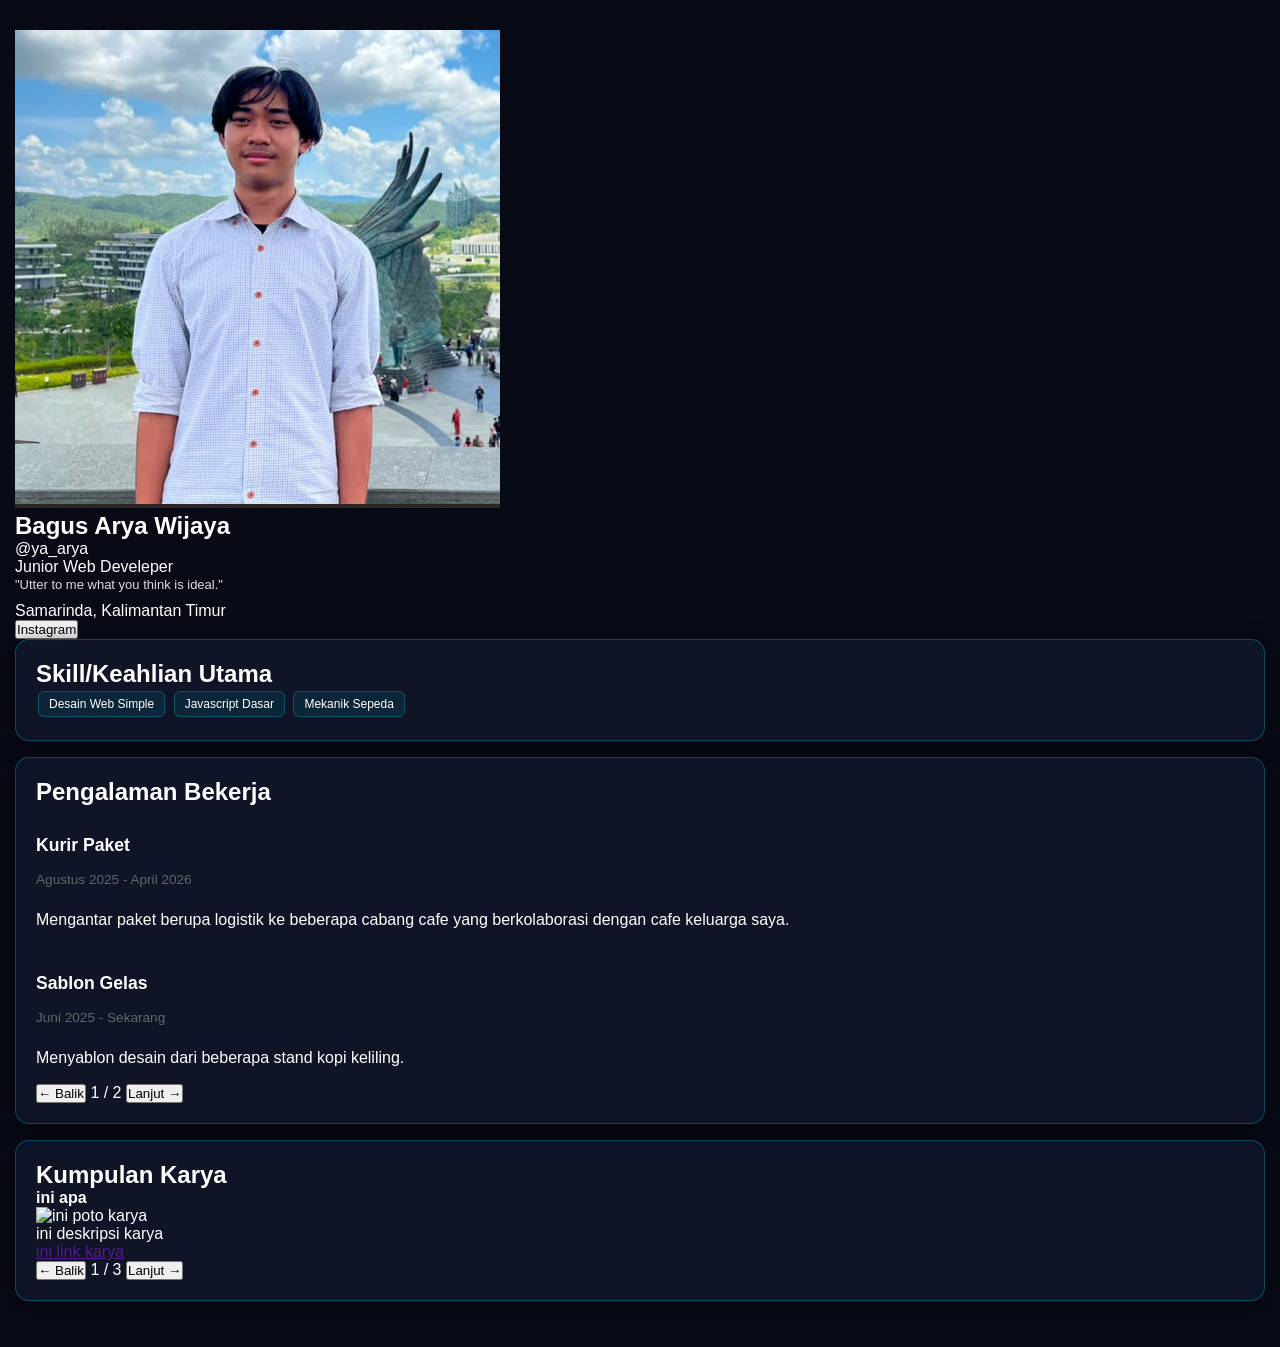
==== index.html @ 4be9b684 "update 2" ====
<!DOCTYPE html>
<html lang="en">
<head>
    <meta charset="UTF-8">
    <meta name="viewport" content="width=device-width, initial-scale=1.0">
    <title>Portofolio</title>
    <link rel="stylesheet" href="style.css">
</head>
<body>
    
    <!-- HEADER PROFIL -->
    <div class="headermain">
        <img src="inipoto.jpg" alt="ini poto">
        <h2 id="nama">Bagus Arya Wijaya</h2>
        <p class="dusername">@ya_arya</p>
        <span class="mastery">Junior Web Develeper</span>
        <p class="bio">"Utter to me what you think is ideal."</p>
        <p class="serlok">Samarinda, Kalimantan Timur</p>
        <a href="https://instagram.com/arya.vrxx/">
            <button id="sosmed">Instagram</button>
        </a>
    </div>

    <!-- SKILL / KEAHLIAN -->
    <div class="card">
        <h2>Skill/Keahlian Utama</h2>
        <div class="minitag">
            <span class="tag">Desain Web Simple</span>
            <span class="tag">Javascript Dasar</span>
            <span class="tag">Mekanik Sepeda</span>
        </div>
    </div>

    <!-- SLIDER 1: PENGALAMAN & PENDIDIKAN -->
    <div class="card">
        <div class="caralur">
            <!-- Slide 1: Pengalaman -->
            <div id="pengalaman" class="aluract">
                <h2>Pengalaman Bekerja</h2>
                <div class="alur">
                    <h4>Kurir Paket</h4>
                    <span class="tahun">Agustus 2025 - April 2026</span>
                    <p>Mengantar paket berupa logistik ke beberapa cabang cafe yang berkolaborasi dengan cafe keluarga saya.</p>
                    
                    <h4>Sablon Gelas</h4>
                    <span class="tahun">Juni 2025 - Sekarang</span>
                    <p>Menyablon desain dari beberapa stand kopi keliling.</p>
                </div>
            </div>

            <!-- Slide 2: Pendidikan -->
            <div id="pendidikan" class="alurnonact">
                <h2>Riwayat Pendidikan</h2>
                <div class="alur">
                    <h4>TK Al-Azhar 5</h4>
                    <span class="tahun">Juni 2014 - Juni 2015</span>
                    
                    <h4>SD Negeri 002 Sungai Pinang</h4>
                    <span class="tahun">Juni 2016 - Mei 2022</span>
                    
                    <h4>SMP Aminah Syukur Samarinda</h4>
                    <span class="tahun">Juni 2022 - Mei 2025</span>
                    
                    <h4>SMKS TI Airlangga Samarinda</h4>
                    <span class="tahun">Juni 2025 - Sekarang</span>
                </div>
            </div>
        </div>

        <!-- Navigasi Pengalaman & Pendidikan -->
        <div class="navcarousel">
            <button id="exp-balik" class="carnav">← Balik</button>
            <span id="exp-nomor" class="info">1 / 2</span>
            <button id="exp-lanjut" class="carnav">Lanjut →</button>
        </div>
    </div>
    
    <!-- SLIDER 2: KUMPULAN KARYA -->
    <div class="card">
        <h2>Kumpulan Karya</h2>

        <div class="carousel">
            <!-- Karya 1 -->
            <div id="karya1" class="listkarya">
                <div class="infokarya">
                    <h4>ini apa</h4>
                    <img src="" alt="ini poto karya">
                    <p>ini deskripsi karya</p>
                    <a href="">ini link karya</a>
                </div>
            </div>

            <!-- Karya 2 -->
            <div id="karya2" class="listkarya">
                <div class="infokarya">
                    <h4>ini apa</h4>
                    <img src="" alt="ini poto karya">
                    <p>ini deskripsi karya</p>
                    <a href="">ini link karya</a>
                </div>
            </div>

            <!-- Karya 3 -->
            <div id="karya3" class="listkarya">
                <div class="infokarya">
                    <h4>ini apa</h4>
                    <img src="" alt="ini poto karya">
                    <p>ini deskripsi karya</p>
                    <a href="">ini link karya</a>
                </div>
            </div>
        </div>

        <!-- Navigasi Kumpulan Karya -->
        <div class="navcarousel">
            <button id="lanjut" class="carnav">← Balik</button>
            <span id="nomor" class="info">1 / 3</span>
            <button id="balik" class="carnav">Lanjut →</button>
        </div>
    </div>

    <script src="script.js"></script>

</body>
</html>
---- style.css ----
:root {
  --bg-dark: #080a16;
  --card-bg: rgba(18, 24, 46, 0.75);
  --cyan-glow: #00f0ff;
  --purple-glow: #9d4edd;
  --text: #ffffff;
  --text-muted: #a0aec0;
}

* {
  margin: 0;
  padding: 0;
  box-sizing: border-box;
  font-family: Arial, sans-serif;
}

body {
  background-color: var(--bg-dark);
  color: var(--text);
  padding: 30px 15px;
}

.container {
  max-width: 480px;
  margin: 0 auto;
}

/* Card Glassmorphism */
.card {
  background: var(--card-bg);
  border: 1px solid rgba(0, 240, 255, 0.25);
  border-radius: 14px;
  padding: 20px;
  margin-bottom: 16px;
  box-shadow: 0 4px 20px rgba(0, 0, 0, 0.5);
  backdrop-filter: blur(10px);
}

.header-card {
  text-align: center;
}

.avatar {
  width: 85px;
  height: 85px;
  border-radius: 50%;
  border: 2px solid var(--cyan-glow);
  box-shadow: 0 0 15px var(--cyan-glow);
  margin-bottom: 12px;
  object-fit: cover;
}

.username {
  color: var(--cyan-glow);
  font-size: 13px;
  margin-bottom: 8px;
}

.keahlian-badge {
  display: inline-block;
  background: rgba(157, 78, 221, 0.2);
  color: #d8b4fe;
  padding: 4px 12px;
  border-radius: 15px;
  font-size: 12px;
  border: 1px solid rgba(157, 78, 221, 0.4);
  margin-bottom: 10px;
}

.bio {
  color: #dddddd;
  font-size: 13px;
  line-height: 1.4;
  margin-bottom: 8px;
}

.lokasi {
  color: var(--text-muted);
  font-size: 12px;
  margin-bottom: 15px;
}

.btn-like {
  background: transparent;
  border: 1px solid var(--cyan-glow);
  color: var(--cyan-glow);
  padding: 8px 18px;
  border-radius: 20px;
  cursor: pointer;
  font-weight: bold;
  transition: 0.3s;
}

.btn-like:hover {
  background: var(--cyan-glow);
  color: var(--bg-dark);
  box-shadow: 0 0 15px var(--cyan-glow);
}

h3 {
  color: var(--cyan-glow);
  font-size: 15px;
  margin-bottom: 12px;
}

/* Skill Tags */
.tag {
  display: inline-block;
  background: rgba(0, 240, 255, 0.08);
  border: 1px solid rgba(0, 240, 255, 0.25);
  color: #fff;
  padding: 5px 10px;
  border-radius: 6px;
  font-size: 12px;
  margin: 3px 2px;
}

/* Tab Pengalaman & Pendidikan */
.tab-header {
  display: flex;
  gap: 10px;
  border-bottom: 1px solid rgba(0, 240, 255, 0.2);
  padding-bottom: 10px;
  margin-bottom: 15px;
}

.btn-tab {
  background: none;
  border: none;
  color: #888888;
  font-size: 13px;
  font-weight: bold;
  cursor: pointer;
  padding: 4px 8px;
}

.btn-tab.active {
  color: var(--cyan-glow);
  border-bottom: 2px solid var(--cyan-glow);
}

.slide-timeline {
  display: none;
}

.slide-timeline.active {
  display: block;
}

.item-timeline {
  border-left: 2px solid var(--purple-glow);
  padding-left: 12px;
  margin-bottom: 14px;
}

.item-timeline:last-child {
  margin-bottom: 0;
}

.item-timeline h4 {
  font-size: 13px;
  color: #ffffff;
}

.item-timeline .tahun {
  font-size: 11px;
  color: var(--cyan-glow);
  display: block;
  margin: 2px 0 4px;
}

.item-timeline p {
  font-size: 12px;
  color: var(--text-muted);
  line-height: 1.3;
}

/* Carousel Karya */
.carousel-wrapper {
  margin-bottom: 12px;
}

.slide-karya {
  display: none;
  background: rgba(255, 255, 255, 0.03);
  border-left: 3px solid var(--purple-glow);
  padding: 14px;
  border-radius: 0 8px 8px 0;
}

.slide-karya.active {
  display: block;
}

.karya-content h4 {
  font-size: 14px;
  margin-bottom: 4px;
}

.karya-content p {
  font-size: 12px;
  color: var(--text-muted);
  margin-bottom: 10px;
}

.btn-link {
  display: inline-block;
  background: transparent;
  color: var(--cyan-glow);
  border: 1px solid var(--cyan-glow);
  padding: 5px 12px;
  border-radius: 6px;
  text-decoration: none;
  font-size: 11px;
  font-weight: bold;
}

.btn-link:hover {
  background: var(--cyan-glow);
  color: var(--bg-dark);
}

.carousel-nav {
  display: flex;
  justify-content: space-between;
  align-items: center;
}

.btn-nav {
  background: transparent;
  border: 1px solid var(--cyan-glow);
  color: var(--cyan-glow);
  padding: 4px 12px;
  border-radius: 6px;
  cursor: pointer;
  font-size: 12px;
}

.btn-nav:hover {
  background: var(--cyan-glow);
  color: var(--bg-dark);
}

.slide-info {
  font-size: 12px;
  color: var(--text-muted);
}

/* Sembunyikan slide pendidikan secara default saat awal load */
.alurnonact {
  display: none;
}

.aluract {
  display: block;
}

/* Pembungkus teks alur (memberi jarak antar poin) */
.alur {
  display: flex;
  flex-direction: column;
  gap: 12px;
  margin-top: 15px;
}

/* Styling Judul Pekerjaan / Sekolah (h4) */
.alur h4 {
  margin-top: 14px;
  margin-bottom: 4px;
  font-size: 1.1rem;
}

/* Styling Elemen Tahun */
.tahun {
  display: inline-block;
  font-size: 0.85rem;
  color: #666;
  margin-bottom: 8px;
}

/* Jarak baris pada Paragraf Deskripsi */
.alur p {
  margin-top: 0;
  margin-bottom: 14px;
  line-height: 1.6;
}
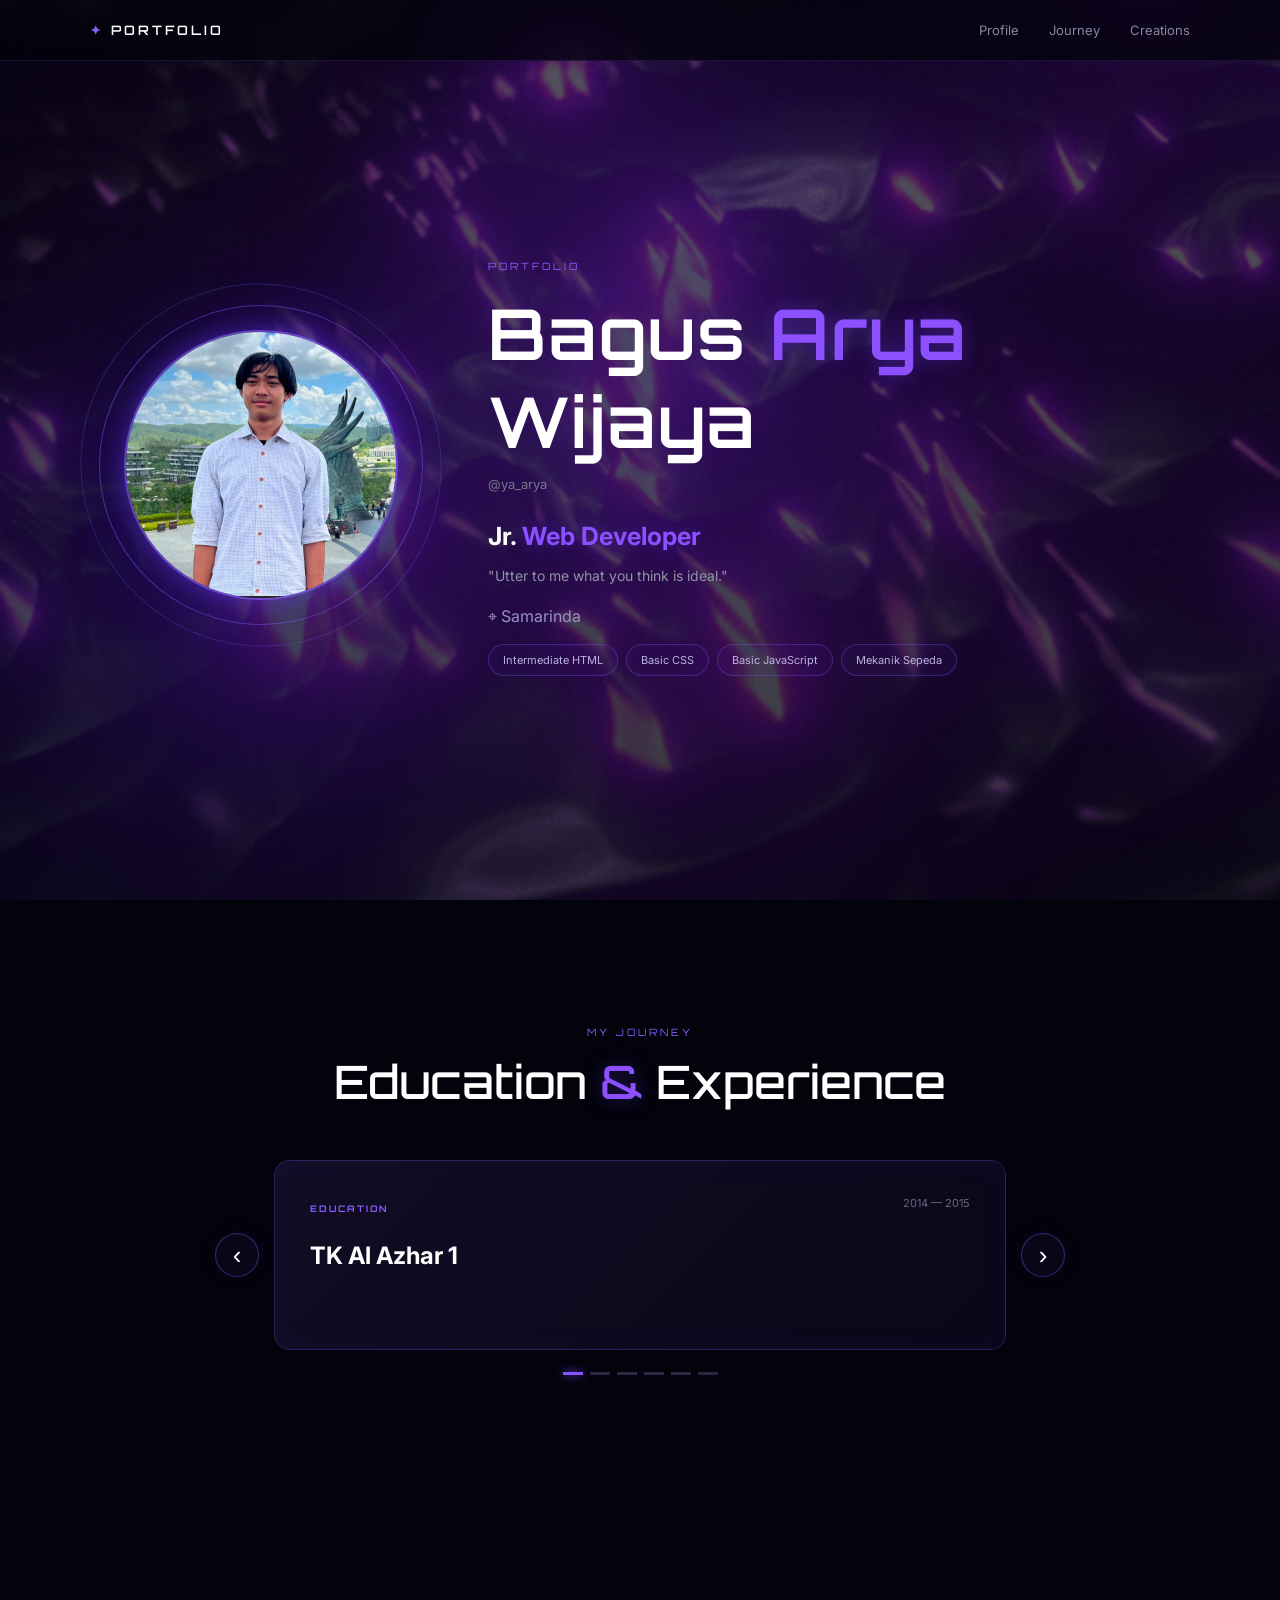
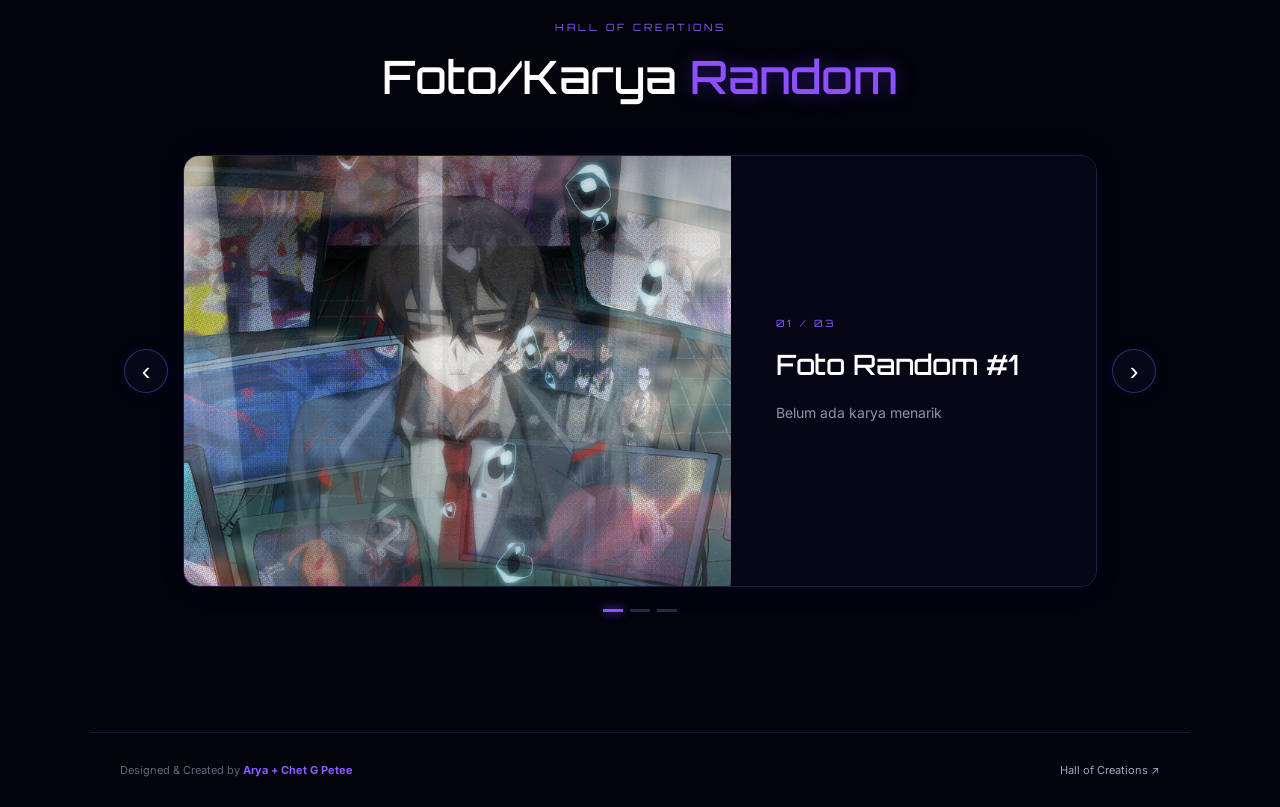
==== commit 16c67773: "update lagi #2" ====
--- a/index.html
+++ b/index.html
@@ -1,125 +1,470 @@
 <!DOCTYPE html>
-<html lang="en">
+<html lang="id">
 <head>
-    <meta charset="UTF-8">
-    <meta name="viewport" content="width=device-width, initial-scale=1.0">
-    <title>Portofolio</title>
-    <link rel="stylesheet" href="style.css">
+  <meta charset="UTF-8">
+  <meta name="viewport" content="width=device-width, initial-scale=1.0">
+
+  <title>Portfolio | ya arya</title>
+
+  <link rel="stylesheet" href="style.css">
+
+  <link
+    href="https://fonts.googleapis.com/css2?family=Inter:wght@400;500;600&family=Orbitron:wght@500;600&display=swap"
+    rel="stylesheet"
+  >
 </head>
+
 <body>
-    
-    <!-- HEADER PROFIL -->
-    <div class="headermain">
-        <img src="inipoto.jpg" alt="ini poto">
-        <h2 id="nama">Bagus Arya Wijaya</h2>
-        <p class="dusername">@ya_arya</p>
-        <span class="mastery">Junior Web Develeper</span>
-        <p class="bio">"Utter to me what you think is ideal."</p>
-        <p class="serlok">Samarinda, Kalimantan Timur</p>
-        <a href="https://instagram.com/arya.vrxx/">
-            <button id="sosmed">Instagram</button>
-        </a>
+
+  <!-- BACKGROUND GIF -->
+
+  <div class="background"></div>
+  <div class="background-overlay"></div>
+
+
+  <!-- HEADER -->
+
+  <header>
+
+    <div class="logo">
+      ✦ PORTFOLIO
     </div>
 
-    <!-- SKILL / KEAHLIAN -->
-    <div class="card">
-        <h2>Skill/Keahlian Utama</h2>
-        <div class="minitag">
-            <span class="tag">Desain Web Simple</span>
-            <span class="tag">Javascript Dasar</span>
-            <span class="tag">Mekanik Sepeda</span>
+    <nav>
+      <a href="#profile">Profile</a>
+      <a href="#journey">Journey</a>
+      <a href="#creations">Creations</a>
+    </nav>
+
+  </header>
+
+
+  <main>
+
+
+    <!-- =========================
+         PROFILE
+    ========================== -->
+
+    <section id="profile" class="hero">
+
+      <div class="profile-img">
+
+        <img
+          src="inipotoapakah/inipoto.jpg"
+          alt="Foto Profil"
+        >
+
+      </div>
+
+
+      <div class="profile">
+
+        <small>
+          PORTFOLIO
+        </small>
+
+
+        <h1>
+          Bagus <span>Arya</span> Wijaya
+        </h1>
+
+
+        <label>
+          @ya_arya
+        </label>
+
+
+        <h2>
+          Jr. <span>Web Developer</span>
+        </h2>
+
+
+        <p>
+          "Utter to me what you think is ideal."
+        </p>
+
+
+        <div class="location">
+          ⌖ Samarinda
         </div>
-    </div>
-
-    <!-- SLIDER 1: PENGALAMAN & PENDIDIKAN -->
-    <div class="card">
-        <div class="caralur">
-            <!-- Slide 1: Pengalaman -->
-            <div id="pengalaman" class="aluract">
-                <h2>Pengalaman Bekerja</h2>
-                <div class="alur">
-                    <h4>Kurir Paket</h4>
-                    <span class="tahun">Agustus 2025 - April 2026</span>
-                    <p>Mengantar paket berupa logistik ke beberapa cabang cafe yang berkolaborasi dengan cafe keluarga saya.</p>
-                    
-                    <h4>Sablon Gelas</h4>
-                    <span class="tahun">Juni 2025 - Sekarang</span>
-                    <p>Menyablon desain dari beberapa stand kopi keliling.</p>
-                </div>
-            </div>
-
-            <!-- Slide 2: Pendidikan -->
-            <div id="pendidikan" class="alurnonact">
-                <h2>Riwayat Pendidikan</h2>
-                <div class="alur">
-                    <h4>TK Al-Azhar 5</h4>
-                    <span class="tahun">Juni 2014 - Juni 2015</span>
-                    
-                    <h4>SD Negeri 002 Sungai Pinang</h4>
-                    <span class="tahun">Juni 2016 - Mei 2022</span>
-                    
-                    <h4>SMP Aminah Syukur Samarinda</h4>
-                    <span class="tahun">Juni 2022 - Mei 2025</span>
-                    
-                    <h4>SMKS TI Airlangga Samarinda</h4>
-                    <span class="tahun">Juni 2025 - Sekarang</span>
-                </div>
-            </div>
+
+
+        <div class="skills">
+
+          <span>Intermediate HTML</span>
+          <span>Basic CSS</span>
+          <span>Basic JavaScript</span>
+          <span>Mekanik Sepeda</span>
+
         </div>
 
-        <!-- Navigasi Pengalaman & Pendidikan -->
-        <div class="navcarousel">
-            <button id="exp-balik" class="carnav">← Balik</button>
-            <span id="exp-nomor" class="info">1 / 2</span>
-            <button id="exp-lanjut" class="carnav">Lanjut →</button>
+      </div>
+
+    </section>
+
+
+
+    <!-- =========================
+         JOURNEY
+    ========================== -->
+
+    <section id="journey">
+
+      <div class="title">
+
+        <small>
+          MY JOURNEY
+        </small>
+
+        <h2>
+          Education <span>&</span> Experience
+        </h2>
+
+      </div>
+
+
+      <div class="journey-carousel">
+
+
+        <button id="journeyPrev">
+          ‹
+        </button>
+
+
+        <div class="journey-window">
+
+          <div
+            class="journey-track"
+            id="journeyTrack"
+          >
+
+
+            <!-- TK -->
+
+            <article>
+
+              <b>
+                EDUCATION
+              </b>
+
+              <time>
+                2014 — 2015
+              </time>
+
+              <h3>
+                TK Al Azhar 1
+              </h3>
+
+
+            </article>
+
+
+            <!-- SD -->
+
+            <article>
+
+              <b>
+                EDUCATION
+              </b>
+
+              <time>
+                2016 — 2022
+              </time>
+
+              <h3>
+                SDN 002 Sungai Pinang
+              </h3>
+
+
+            </article>
+
+
+            <!-- SMP -->
+
+            <article>
+
+              <b>
+                EDUCATION
+              </b>
+
+              <time>
+                2022 — 2025
+              </time>
+
+              <h3>
+                SMP Aminah Syukur Samarinda
+              </h3>
+
+
+            </article>
+
+
+            <!-- SMK -->
+
+            <article>
+
+              <b>
+                EDUCATION
+              </b>
+
+              <time>
+                2025 — Sekarang
+              </time>
+
+              <h3>
+                SMK TI Airlangga Samarinda
+              </h3>
+
+
+            </article>
+
+
+            <!-- KURIR -->
+
+            <article>
+
+              <b>
+                EXPERIENCE
+              </b>
+
+              <time>
+                Agustus 2025 - April 2026
+              </time>
+
+              <h3>
+                Kurir Paket
+              </h3>
+
+              <h4>
+                Mengantar paket berupa logistik ke beberapa cabang cafe yang berkolaborasi dengan cafe keluarga saya
+              </h4>
+
+            </article>
+
+
+            <!-- SABLON -->
+
+            <article>
+
+              <b>
+                EXPERIENCE
+              </b>
+
+              <time>
+                Juni 2025 — Sekarang
+              </time>
+
+              <h3>
+                Sablon Gelas
+              </h3>
+
+              <h4>
+                Menyablon desain dari beberapa stand kopi keliling
+              </h4>
+
+            </article>
+
+
+          </div>
+
         </div>
-    </div>
-    
-    <!-- SLIDER 2: KUMPULAN KARYA -->
-    <div class="card">
-        <h2>Kumpulan Karya</h2>
-
-        <div class="carousel">
-            <!-- Karya 1 -->
-            <div id="karya1" class="listkarya">
-                <div class="infokarya">
-                    <h4>ini apa</h4>
-                    <img src="" alt="ini poto karya">
-                    <p>ini deskripsi karya</p>
-                    <a href="">ini link karya</a>
-                </div>
-            </div>
-
-            <!-- Karya 2 -->
-            <div id="karya2" class="listkarya">
-                <div class="infokarya">
-                    <h4>ini apa</h4>
-                    <img src="" alt="ini poto karya">
-                    <p>ini deskripsi karya</p>
-                    <a href="">ini link karya</a>
-                </div>
-            </div>
-
-            <!-- Karya 3 -->
-            <div id="karya3" class="listkarya">
-                <div class="infokarya">
-                    <h4>ini apa</h4>
-                    <img src="" alt="ini poto karya">
-                    <p>ini deskripsi karya</p>
-                    <a href="">ini link karya</a>
-                </div>
-            </div>
+
+
+        <button id="journeyNext">
+          ›
+        </button>
+
+      </div>
+
+
+      <div
+        class="journey-dots"
+        id="journeyDots"
+      ></div>
+
+    </section>
+
+
+
+    <!-- =========================
+         CREATIONS
+    ========================== -->
+
+    <section id="creations">
+
+
+      <div class="title">
+
+        <small>
+          HALL OF CREATIONS
+        </small>
+
+        <h2>
+          Foto/Karya <span>Random</span>
+        </h2>
+
+      </div>
+
+
+
+      <div class="carousel">
+
+
+        <button id="prev">
+          ‹
+        </button>
+
+
+        <div class="slider">
+
+          <div
+            class="track"
+            id="track"
+          >
+
+
+            <!-- CREATION 1 -->
+
+            <article>
+
+              <img
+                src="inipotoapakah/S422_2.png"
+                alt="Project 1"
+              >
+
+
+              <div>
+
+                <small>
+                  01 / 03
+                </small>
+
+                <h3>
+                  Foto Random #1
+                </h3>
+
+                <p>
+                  Belum ada karya menarik
+                </p>
+
+              </div>
+
+            </article>
+
+
+
+            <!-- CREATION 2 -->
+
+            <article>
+
+              <img
+                src="inipotoapakah/Ryoshu_Bday_2026_6.png"
+                alt="Project 2"
+              >
+
+
+              <div>
+
+                <small>
+                  02 / 03
+                </small>
+
+                <h3>
+                  Foto Random #2
+                </h3>
+
+                <p>
+                  Belum ada karya menarik
+                </p>
+
+              </div>
+
+            </article>
+
+
+
+            <!-- CREATION 3 -->
+
+            <article>
+
+              <img
+                src="inipotoapakah/S949.png"
+                alt="Project 3"
+              >
+
+
+              <div>
+
+                <small>
+                  03 / 03
+                </small>
+
+                <h3>
+                  Foto Random #3
+                </h3>
+
+                <p>
+                  Belum ada karya menarik
+                </p>
+
+              </div>
+
+            </article>
+
+
+          </div>
+
         </div>
 
-        <!-- Navigasi Kumpulan Karya -->
-        <div class="navcarousel">
-            <button id="lanjut" class="carnav">← Balik</button>
-            <span id="nomor" class="info">1 / 3</span>
-            <button id="balik" class="carnav">Lanjut →</button>
-        </div>
-    </div>
-
-    <script src="script.js"></script>
+
+        <button id="next">
+          ›
+        </button>
+
+
+      </div>
+
+
+      <div class="dots">
+
+        <i class="active"></i>
+        <i></i>
+        <i></i>
+
+      </div>
+
+
+    </section>
+
+
+  </main>
+
+
+
+  <!-- =========================
+       FOOTER
+  ========================== -->
+
+  <footer>
+
+    <span>
+      Designed & Created by
+      <b>Arya + Chet G Petee</b>
+    </span>
+
+
+    <a
+      href="https://dooptech.my.id/hall-of-creations"
+      target="_blank"
+    >
+      Hall of Creations ↗
+    </a>
+
+  </footer>
+
+
+  <script src="script.js"></script>
 
 </body>
 </html>
--- a/style.css
+++ b/style.css
@@ -1,286 +1,1027 @@
-:root {
-  --bg-dark: #080a16;
-  --card-bg: rgba(18, 24, 46, 0.75);
-  --cyan-glow: #00f0ff;
-  --purple-glow: #9d4edd;
-  --text: #ffffff;
-  --text-muted: #a0aec0;
-}
-
-* {
-  margin: 0;
-  padding: 0;
-  box-sizing: border-box;
-  font-family: Arial, sans-serif;
-}
-
-body {
-  background-color: var(--bg-dark);
-  color: var(--text);
-  padding: 30px 15px;
-}
-
-.container {
-  max-width: 480px;
-  margin: 0 auto;
-}
-
-/* Card Glassmorphism */
-.card {
-  background: var(--card-bg);
-  border: 1px solid rgba(0, 240, 255, 0.25);
-  border-radius: 14px;
-  padding: 20px;
-  margin-bottom: 16px;
-  box-shadow: 0 4px 20px rgba(0, 0, 0, 0.5);
-  backdrop-filter: blur(10px);
-}
-
-.header-card {
-  text-align: center;
-}
-
-.avatar {
-  width: 85px;
-  height: 85px;
-  border-radius: 50%;
-  border: 2px solid var(--cyan-glow);
-  box-shadow: 0 0 15px var(--cyan-glow);
-  margin-bottom: 12px;
-  object-fit: cover;
-}
-
-.username {
-  color: var(--cyan-glow);
-  font-size: 13px;
-  margin-bottom: 8px;
-}
-
-.keahlian-badge {
-  display: inline-block;
-  background: rgba(157, 78, 221, 0.2);
-  color: #d8b4fe;
-  padding: 4px 12px;
-  border-radius: 15px;
-  font-size: 12px;
-  border: 1px solid rgba(157, 78, 221, 0.4);
-  margin-bottom: 10px;
-}
-
-.bio {
-  color: #dddddd;
-  font-size: 13px;
-  line-height: 1.4;
-  margin-bottom: 8px;
-}
-
-.lokasi {
-  color: var(--text-muted);
-  font-size: 12px;
-  margin-bottom: 15px;
-}
-
-.btn-like {
-  background: transparent;
-  border: 1px solid var(--cyan-glow);
-  color: var(--cyan-glow);
-  padding: 8px 18px;
-  border-radius: 20px;
-  cursor: pointer;
-  font-weight: bold;
-  transition: 0.3s;
-}
-
-.btn-like:hover {
-  background: var(--cyan-glow);
-  color: var(--bg-dark);
-  box-shadow: 0 0 15px var(--cyan-glow);
-}
-
-h3 {
-  color: var(--cyan-glow);
-  font-size: 15px;
-  margin-bottom: 12px;
-}
-
-/* Skill Tags */
-.tag {
-  display: inline-block;
-  background: rgba(0, 240, 255, 0.08);
-  border: 1px solid rgba(0, 240, 255, 0.25);
-  color: #fff;
-  padding: 5px 10px;
-  border-radius: 6px;
-  font-size: 12px;
-  margin: 3px 2px;
-}
-
-/* Tab Pengalaman & Pendidikan */
-.tab-header {
-  display: flex;
-  gap: 10px;
-  border-bottom: 1px solid rgba(0, 240, 255, 0.2);
-  padding-bottom: 10px;
-  margin-bottom: 15px;
-}
-
-.btn-tab {
-  background: none;
-  border: none;
-  color: #888888;
-  font-size: 13px;
-  font-weight: bold;
-  cursor: pointer;
-  padding: 4px 8px;
-}
-
-.btn-tab.active {
-  color: var(--cyan-glow);
-  border-bottom: 2px solid var(--cyan-glow);
-}
-
-.slide-timeline {
-  display: none;
-}
-
-.slide-timeline.active {
-  display: block;
-}
-
-.item-timeline {
-  border-left: 2px solid var(--purple-glow);
-  padding-left: 12px;
-  margin-bottom: 14px;
-}
-
-.item-timeline:last-child {
-  margin-bottom: 0;
-}
-
-.item-timeline h4 {
-  font-size: 13px;
-  color: #ffffff;
-}
-
-.item-timeline .tahun {
-  font-size: 11px;
-  color: var(--cyan-glow);
-  display: block;
-  margin: 2px 0 4px;
-}
-
-.item-timeline p {
-  font-size: 12px;
-  color: var(--text-muted);
-  line-height: 1.3;
-}
-
-/* Carousel Karya */
-.carousel-wrapper {
-  margin-bottom: 12px;
-}
-
-.slide-karya {
-  display: none;
-  background: rgba(255, 255, 255, 0.03);
-  border-left: 3px solid var(--purple-glow);
-  padding: 14px;
-  border-radius: 0 8px 8px 0;
-}
-
-.slide-karya.active {
-  display: block;
-}
-
-.karya-content h4 {
-  font-size: 14px;
-  margin-bottom: 4px;
-}
-
-.karya-content p {
-  font-size: 12px;
-  color: var(--text-muted);
-  margin-bottom: 10px;
-}
-
-.btn-link {
-  display: inline-block;
-  background: transparent;
-  color: var(--cyan-glow);
-  border: 1px solid var(--cyan-glow);
-  padding: 5px 12px;
-  border-radius: 6px;
-  text-decoration: none;
-  font-size: 11px;
-  font-weight: bold;
-}
-
-.btn-link:hover {
-  background: var(--cyan-glow);
-  color: var(--bg-dark);
-}
-
-.carousel-nav {
-  display: flex;
-  justify-content: space-between;
-  align-items: center;
-}
-
-.btn-nav {
-  background: transparent;
-  border: 1px solid var(--cyan-glow);
-  color: var(--cyan-glow);
-  padding: 4px 12px;
-  border-radius: 6px;
-  cursor: pointer;
-  font-size: 12px;
-}
-
-.btn-nav:hover {
-  background: var(--cyan-glow);
-  color: var(--bg-dark);
-}
-
-.slide-info {
-  font-size: 12px;
-  color: var(--text-muted);
-}
-
-/* Sembunyikan slide pendidikan secara default saat awal load */
-.alurnonact {
-  display: none;
-}
-
-.aluract {
-  display: block;
-}
-
-/* Pembungkus teks alur (memberi jarak antar poin) */
-.alur {
-  display: flex;
-  flex-direction: column;
-  gap: 12px;
-  margin-top: 15px;
-}
-
-/* Styling Judul Pekerjaan / Sekolah (h4) */
-.alur h4 {
-  margin-top: 14px;
-  margin-bottom: 4px;
-  font-size: 1.1rem;
-}
-
-/* Styling Elemen Tahun */
-.tahun {
-  display: inline-block;
-  font-size: 0.85rem;
-  color: #666;
-  margin-bottom: 8px;
-}
-
-/* Jarak baris pada Paragraf Deskripsi */
-.alur p {
-  margin-top: 0;
-  margin-bottom: 14px;
-  line-height: 1.6;
+/* =========================
+   RESET
+========================= */
+
+*{
+  margin:0;
+  padding:0;
+  box-sizing:border-box;
+}
+
+
+html{
+  scroll-behavior:smooth;
+}
+
+
+body{
+  font-family:Inter,sans-serif;
+  background:#02030b;
+  color:#fff;
+  overflow-x:hidden;
+}
+
+
+/* =========================
+   GIF BACKGROUND
+========================= */
+
+.background{
+  position:fixed;
+  inset:0;
+
+  z-index:-3;
+
+  background-image:url("inipotoapakah/Glow\ Music\ Video\ GIF\ by\ xponentialdesign.gif");
+
+  background-size:cover;
+  background-position:center center;
+  background-repeat:no-repeat;
+
+  pointer-events:none;
+}
+
+
+/* =========================
+   DARK OVERLAY
+========================= */
+
+.background-overlay{
+  position:fixed;
+  inset:0;
+
+  z-index:-2;
+
+  background:
+    linear-gradient(
+      rgba(2,3,11,.68),
+      rgba(2,3,11,.78)
+    );
+
+  pointer-events:none;
+}
+
+
+/* =========================
+   EXTRA GLOW
+========================= */
+
+.background-overlay::after{
+
+  content:"";
+
+  position:absolute;
+
+  inset:0;
+
+  background:
+    radial-gradient(
+      circle at 50% 40%,
+      rgba(91,52,255,.14),
+      transparent 45%
+    ),
+
+    radial-gradient(
+      circle at 15% 70%,
+      rgba(72,47,255,.10),
+      transparent 35%
+    );
+
+}
+
+
+/* =========================
+   HEADER
+========================= */
+
+header{
+
+  position:fixed;
+
+  z-index:20;
+
+  width:100%;
+
+  padding:22px 7%;
+
+  display:flex;
+
+  justify-content:space-between;
+
+  align-items:center;
+
+  background:rgba(2,3,11,.72);
+
+  backdrop-filter:blur(15px);
+
+  border-bottom:
+    1px solid
+    rgba(128,92,255,.15);
+
+}
+
+
+.logo{
+
+  font:
+    600 13px Orbitron;
+
+  letter-spacing:3px;
+
+}
+
+
+.logo:first-letter{
+
+  color:#8c5cff;
+
+}
+
+
+nav{
+
+  display:flex;
+
+  gap:30px;
+
+}
+
+
+nav a{
+
+  color:#88889e;
+
+  text-decoration:none;
+
+  font-size:13px;
+
+  transition:.3s;
+
+}
+
+
+nav a:hover{
+
+  color:#fff;
+
+  text-shadow:
+    0 0 12px
+    #895cff;
+
+}
+
+
+/* =========================
+   MAIN
+========================= */
+
+main{
+
+  max-width:1200px;
+
+  margin:auto;
+
+}
+
+
+section{
+
+  padding:
+    120px
+    7%;
+
+  position:relative;
+
+}
+
+
+/* =========================
+   PROFILE
+========================= */
+
+.hero{
+
+  min-height:100vh;
+
+  padding-top:150px;
+
+  display:flex;
+
+  align-items:center;
+
+  gap:90px;
+
+}
+
+
+.profile-img{
+
+  position:relative;
+
+  min-width:270px;
+
+  height:270px;
+
+}
+
+
+.profile-img::before,
+.profile-img::after{
+
+  content:"";
+
+  position:absolute;
+
+  border:
+    1px solid
+    rgba(128,92,255,.45);
+
+  border-radius:50%;
+
+  inset:-25px;
+
+  animation:
+    orbit 15s linear infinite;
+
+}
+
+
+.profile-img::after{
+
+  inset:-45px;
+
+  border-color:
+    rgba(72,105,255,.25);
+
+  animation-duration:22s;
+
+  transform:rotate(60deg);
+
+}
+
+
+.profile-img img{
+
+  width:100%;
+
+  height:100%;
+
+  object-fit:cover;
+
+  border-radius:50%;
+
+  border:
+    2px solid
+    rgba(128,92,255,.7);
+
+  box-shadow:
+
+    0 0 25px
+    rgba(113,60,255,.45),
+
+    0 0 70px
+    rgba(60,41,255,.25);
+
+}
+
+
+.profile{
+
+  max-width:620px;
+
+}
+
+
+.profile small,
+.title small,
+.track small,
+.journey-track b{
+
+  font-family:Orbitron;
+
+}
+
+
+.profile small,
+.title small{
+
+  color:#8d5cff;
+
+  font-size:10px;
+
+  letter-spacing:3px;
+
+}
+
+
+.profile h1{
+
+  font:
+    600
+    clamp(40px,6vw,70px)
+    Orbitron;
+
+  margin:
+    15px
+    0
+    8px;
+
+  letter-spacing:2px;
+
+}
+
+
+.profile h1 span,
+.profile h2 span,
+.title h2 span{
+
+  color:#8c50ff;
+
+  text-shadow:
+    0 0 20px
+    rgba(116,60,255,.4);
+
+}
+
+
+.profile label{
+
+  color:#77778e;
+
+  font-size:13px;
+
+}
+
+
+.profile h2{
+
+  margin:
+    28px
+    0
+    12px;
+
+  font-size:25px;
+
+}
+
+
+.profile p{
+
+  color:#9292a8;
+
+  font-size:14px;
+
+  line-height:1.8;
+
+}
+
+
+.location{
+
+  color:#9990c9;
+
+  margin:18px 0;
+
+}
+
+
+.skills{
+
+  display:flex;
+
+  flex-wrap:wrap;
+
+  gap:8px;
+
+}
+
+
+.skills span{
+
+  padding:
+    8px
+    14px;
+
+  border:
+    1px solid
+    rgba(128,92,255,.33);
+
+  background:
+    rgba(67,33,141,.10);
+
+  border-radius:20px;
+
+  color:#bbb3e4;
+
+  font-size:11px;
+
+  box-shadow:
+    inset
+    0 0 15px
+    rgba(113,69,255,.05);
+
+}
+
+
+/* =========================
+   TITLE
+========================= */
+
+.title{
+
+  margin-bottom:50px;
+
+  text-align:center;
+
+}
+
+
+.title h2{
+
+  font:
+    500
+    clamp(30px,5vw,46px)
+    Orbitron;
+
+  margin-top:12px;
+
+}
+
+
+/* =========================
+   JOURNEY
+========================= */
+
+.journey-carousel{
+
+  display:flex;
+
+  align-items:center;
+
+  gap:15px;
+
+  max-width:850px;
+
+  margin:auto;
+
+}
+
+
+.journey-window{
+
+  width:100%;
+
+  overflow:hidden;
+
+  border-radius:15px;
+
+}
+
+
+.journey-track{
+
+  display:flex;
+
+  transition:
+    .7s
+    cubic-bezier(.22,1,.36,1);
+
+}
+
+
+.journey-track article{
+
+  min-width:100%;
+
+  min-height:190px;
+
+  padding:35px;
+
+  border:
+    1px solid
+    rgba(128,92,255,.27);
+
+  background:
+    linear-gradient(
+      135deg,
+      rgba(23,18,46,.75),
+      rgba(9,9,26,.90)
+    );
+
+  border-radius:15px;
+
+  box-shadow:
+    inset
+    0 0 30px
+    rgba(108,60,255,.05),
+
+    0 0 25px
+    rgba(78,39,255,.05);
+
+}
+
+
+.journey-track b{
+
+  color:#8b5cff;
+
+  font-size:9px;
+
+  letter-spacing:2px;
+
+}
+
+
+.journey-track time{
+
+  float:right;
+
+  color:#68687e;
+
+  font-size:11px;
+
+}
+
+
+.journey-track h3{
+
+  margin:
+    25px
+    0
+    8px;
+
+  font-size:24px;
+
+}
+
+
+.journey-track h4{
+
+  color:#9188bb;
+
+  font-weight:400;
+
+  font-size:13px;
+
+}
+
+
+/* =========================
+   CAROUSEL BUTTON
+========================= */
+
+.journey-carousel>button,
+.carousel>button{
+
+  flex-shrink:0;
+
+  width:44px;
+
+  height:44px;
+
+  border:
+    1px solid
+    rgba(128,92,255,.4);
+
+  border-radius:50%;
+
+  background:
+    rgba(9,9,28,.85);
+
+  color:#fff;
+
+  font-size:26px;
+
+  cursor:pointer;
+
+  box-shadow:
+    0 0 20px
+    rgba(103,58,255,.08);
+
+  transition:.3s;
+
+}
+
+
+.journey-carousel>button:hover,
+.carousel>button:hover{
+
+  background:#6b3cff;
+
+  box-shadow:
+    0 0 25px
+    rgba(115,61,255,.5);
+
+}
+
+
+/* =========================
+   DOTS
+========================= */
+
+.journey-dots,
+.dots{
+
+  display:flex;
+
+  justify-content:center;
+
+  gap:7px;
+
+  margin-top:22px;
+
+}
+
+
+.journey-dots i,
+.dots i{
+
+  width:20px;
+
+  height:3px;
+
+  background:#292744;
+
+  cursor:pointer;
+
+  transition:.3s;
+
+}
+
+
+.journey-dots i.active,
+.dots i.active{
+
+  background:#8755ff;
+
+  box-shadow:
+    0 0 10px
+    #7542ff;
+
+}
+
+
+/* =========================
+   CREATIONS
+========================= */
+
+.carousel{
+
+  display:flex;
+
+  align-items:center;
+
+  gap:15px;
+
+}
+
+
+.slider{
+
+  overflow:hidden;
+
+  border:
+    1px solid
+    rgba(128,92,255,.27);
+
+  border-radius:16px;
+
+  width:100%;
+
+  box-shadow:
+    0 0 35px
+    rgba(59,26,255,.06);
+
+}
+
+
+.track{
+
+  display:flex;
+
+  transition:
+    .7s
+    cubic-bezier(.22,1,.36,1);
+
+}
+
+
+.track article{
+
+  min-width:100%;
+
+  display:grid;
+
+  grid-template-columns:
+    1.2fr
+    .8fr;
+
+  background:
+    rgba(7,7,22,.88);
+
+}
+
+
+.track article>img{
+
+  width:100%;
+
+  height:430px;
+
+  object-fit:cover;
+
+}
+
+
+.track article>div{
+
+  padding:45px;
+
+  display:flex;
+
+  flex-direction:column;
+
+  justify-content:center;
+
+}
+
+
+.track small{
+
+  color:#8d5cff;
+
+  font-size:10px;
+
+  letter-spacing:3px;
+
+}
+
+
+.track h3{
+
+  font:
+    500
+    28px
+    Orbitron;
+
+  margin:
+    18px
+    0;
+
+}
+
+
+.track p{
+
+  color:#9292a8;
+
+  font-size:14px;
+
+  line-height:1.8;
+
+}
+
+
+/* =========================
+   FOOTER
+========================= */
+
+footer{
+
+  max-width:1100px;
+
+  margin:auto;
+
+  padding:30px;
+
+  border-top:
+    1px solid
+    rgba(128,92,255,.2);
+
+  display:flex;
+
+  justify-content:space-between;
+
+  font-size:11px;
+
+  color:#66667b;
+
+}
+
+
+footer b{
+
+  color:#8c5cff;
+
+}
+
+
+footer a{
+
+  color:#aaa3c9;
+
+  text-decoration:none;
+
+}
+
+
+footer a:hover{
+
+  color:#fff;
+
+}
+
+
+/* =========================
+   ORBIT ANIMATION
+========================= */
+
+@keyframes orbit{
+
+  from{
+    transform:rotate(0deg);
+  }
+
+  to{
+    transform:rotate(360deg);
+  }
+
+}
+
+
+/* =========================
+   TABLET
+========================= */
+
+@media(max-width:800px){
+
+  .hero{
+
+    flex-direction:column;
+
+    text-align:center;
+
+    gap:55px;
+
+  }
+
+
+  .profile-img{
+
+    min-width:210px;
+
+    width:210px;
+
+    height:210px;
+
+  }
+
+
+  .skills{
+
+    justify-content:center;
+
+  }
+
+
+  .track article{
+
+    grid-template-columns:1fr;
+
+  }
+
+
+  .track article>img{
+
+    height:300px;
+
+  }
+
+}
+
+
+/* =========================
+   MOBILE
+========================= */
+
+@media(max-width:600px){
+
+  header{
+
+    padding:
+      18px
+      20px;
+
+  }
+
+
+  nav{
+
+    display:none;
+
+  }
+
+
+  section{
+
+    padding:
+      90px
+      20px;
+
+  }
+
+
+  .hero{
+
+    padding:
+      140px
+      20px
+      80px;
+
+  }
+
+
+  .profile h1{
+
+    font-size:36px;
+
+  }
+
+
+  .profile h2{
+
+    font-size:21px;
+
+  }
+
+
+  .journey-carousel,
+  .carousel{
+
+    gap:6px;
+
+  }
+
+
+  .journey-carousel>button,
+  .carousel>button{
+
+    width:35px;
+
+    height:35px;
+
+    font-size:20px;
+
+  }
+
+
+  .journey-track article{
+
+    padding:25px;
+
+  }
+
+
+  .journey-track time{
+
+    float:none;
+
+    display:block;
+
+    margin-top:9px;
+
+  }
+
+
+  .track article>img{
+
+    height:220px;
+
+  }
+
+
+  .track article>div{
+
+    padding:25px;
+
+  }
+
+
+  .track h3{
+
+    font-size:21px;
+
+  }
+
+
+  footer{
+
+    flex-direction:column;
+
+    gap:15px;
+
+    text-align:center;
+
+  }
+
 }
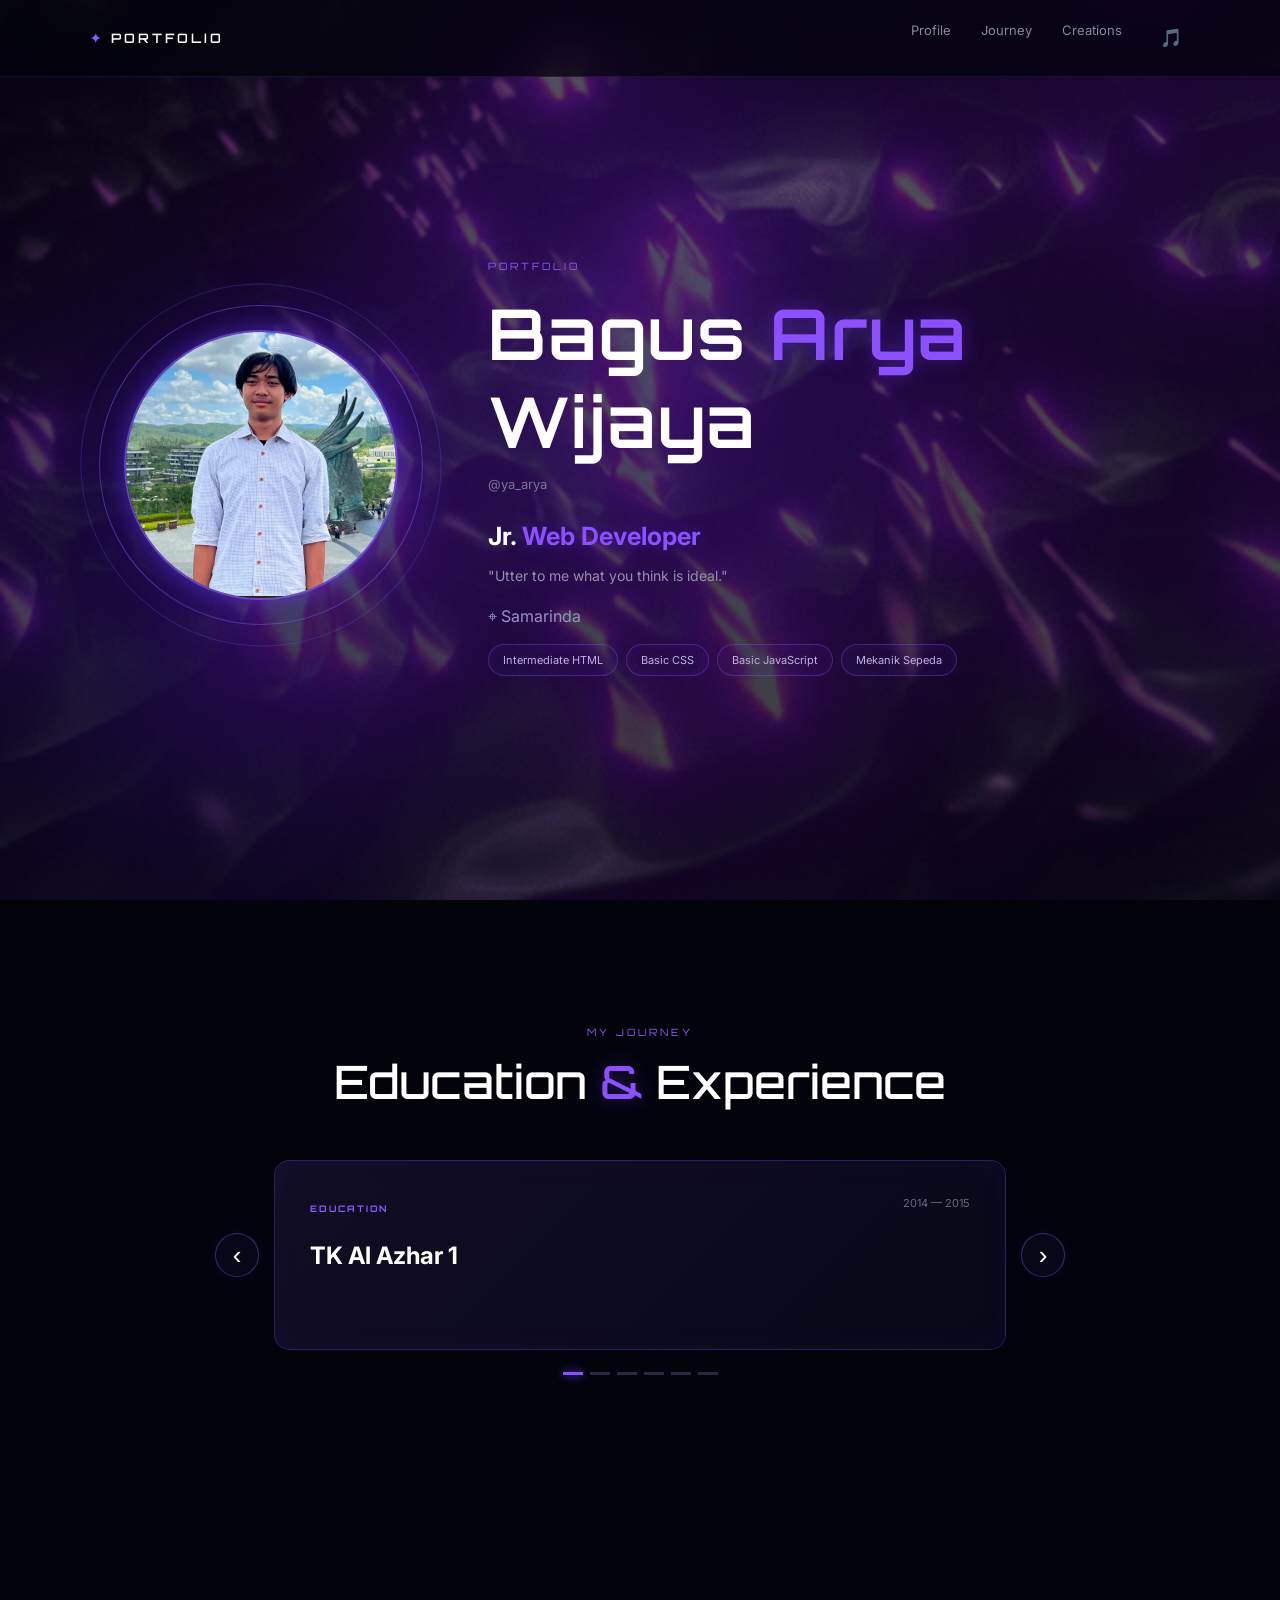
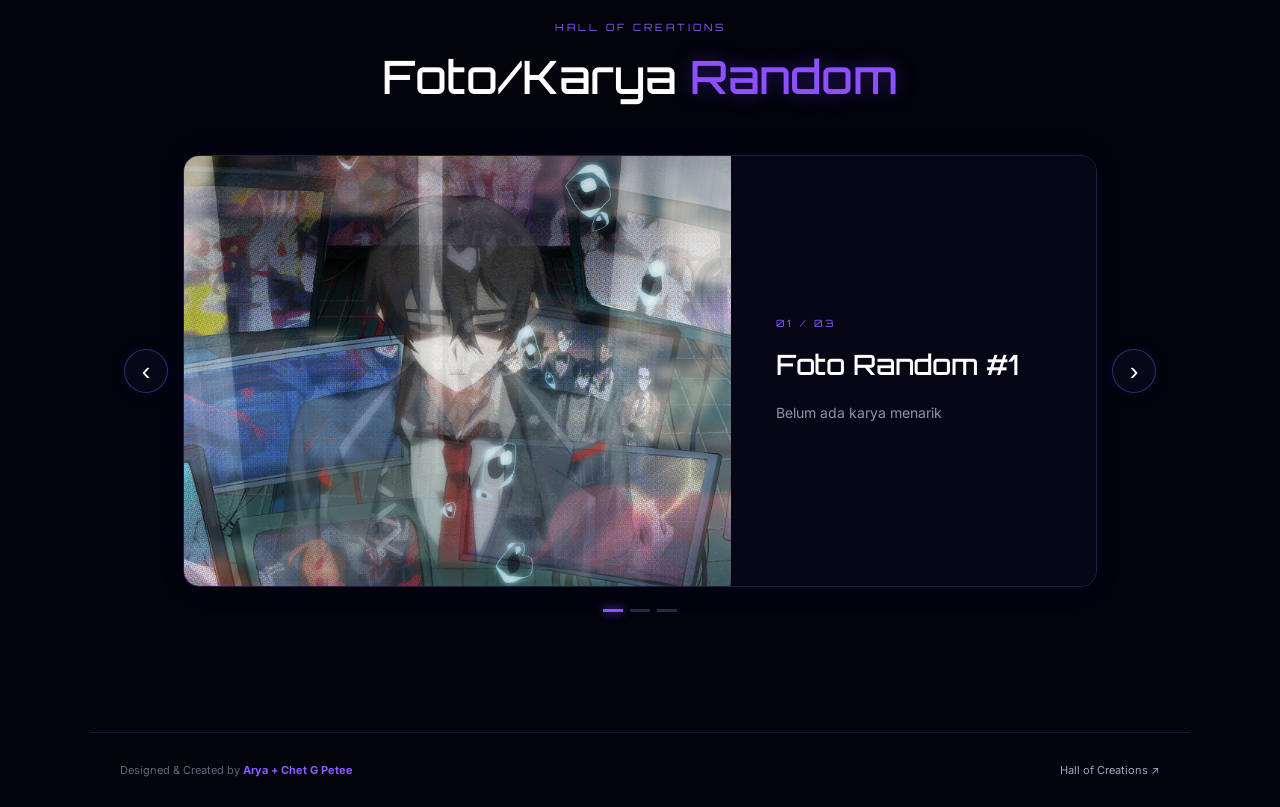
==== commit 8ae43279: "update lagi #3 27/08/26" ====
--- a/index.html
+++ b/index.html
@@ -34,10 +34,15 @@
       <a href="#profile">Profile</a>
       <a href="#journey">Journey</a>
       <a href="#creations">Creations</a>
+
+      <button id="musicBtn">🎵</button>
     </nav>
 
   </header>
 
+  <audio id="bgMusic" loop>
+    <source src="inimp3/Limbus Company OST - SAIKAI Instrumental.mp3" type="audio/mpeg">
+  </audio>
 
   <main>
 
--- a/style.css
+++ b/style.css
@@ -1024,4 +1024,18 @@
 
   }
 
+}
+
+#musicBtn {
+  background: none;
+  border: 0;
+  color: inherit;
+  font-size: 18px;
+  cursor: pointer;
+  padding: 5px 8px;
+  transition: 0.2s ease;
+}
+
+#musicBtn:hover {
+  transform: scale(1.15);
 }
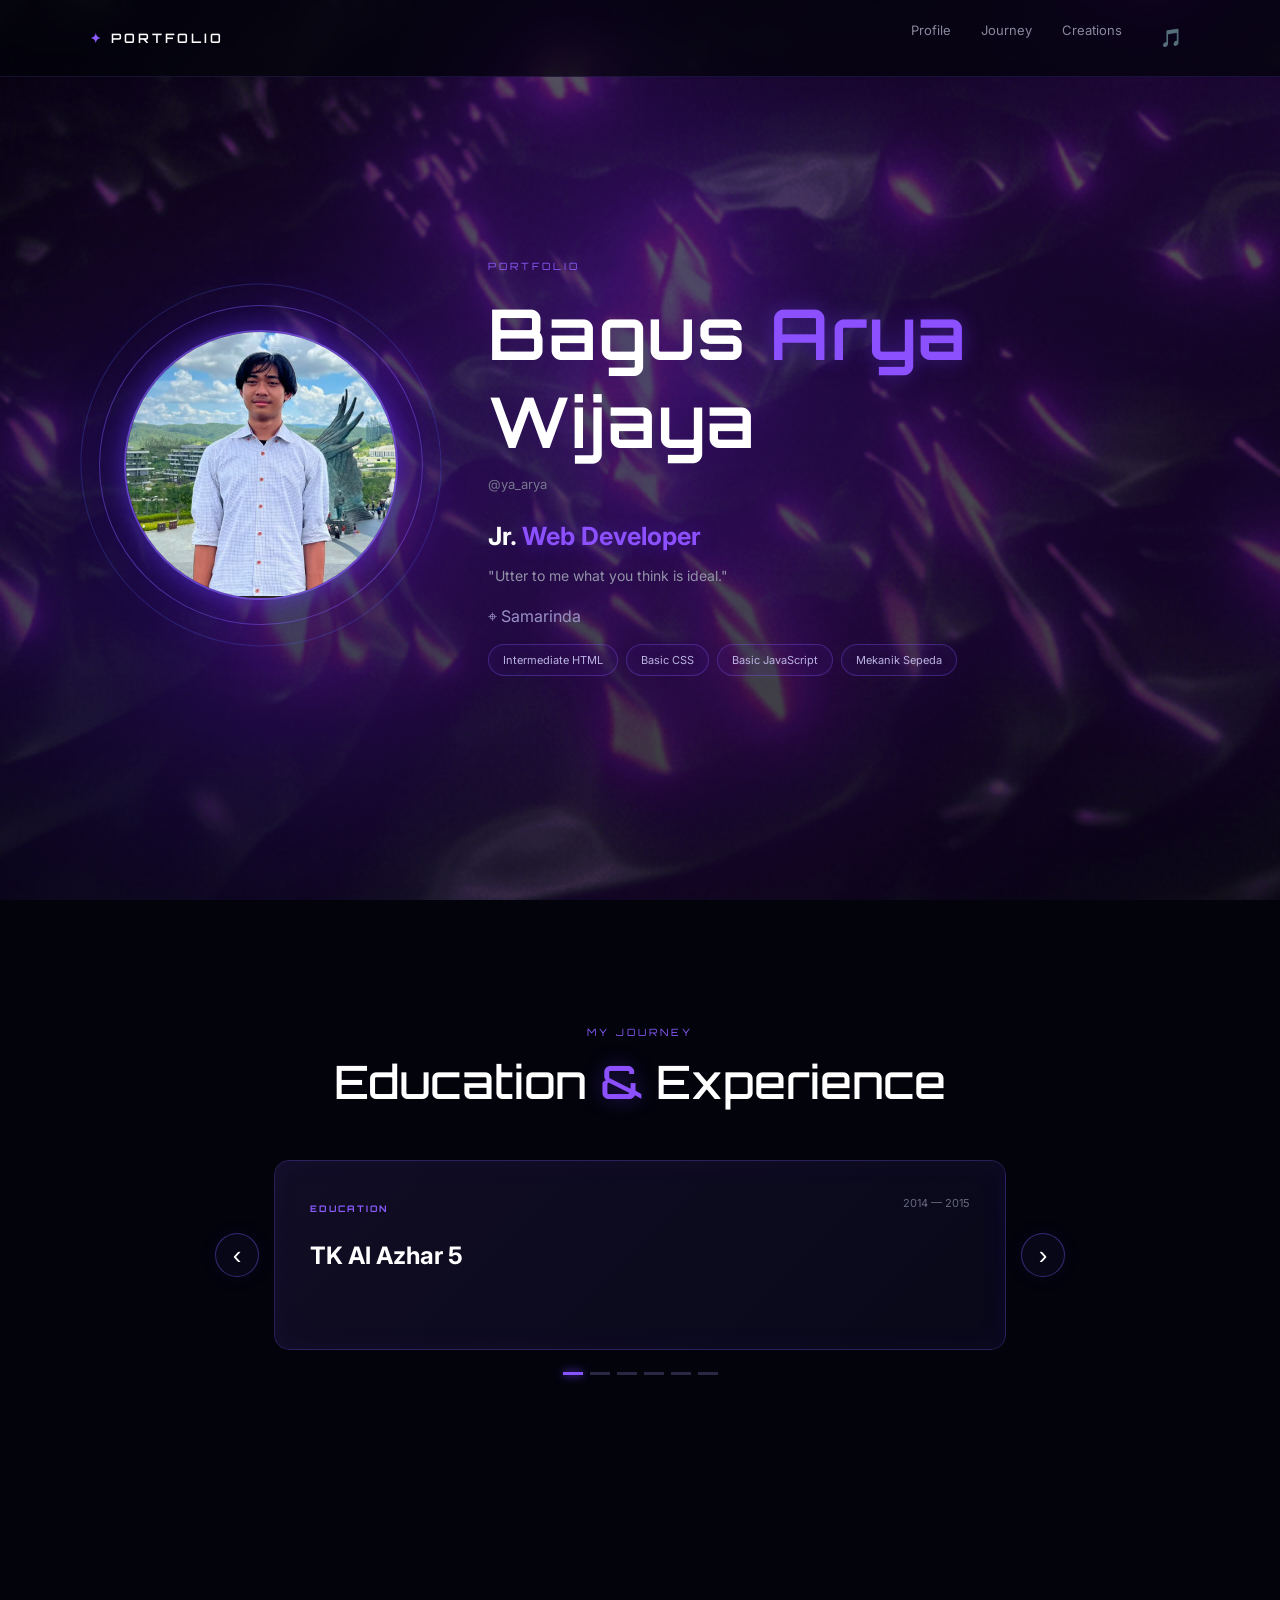
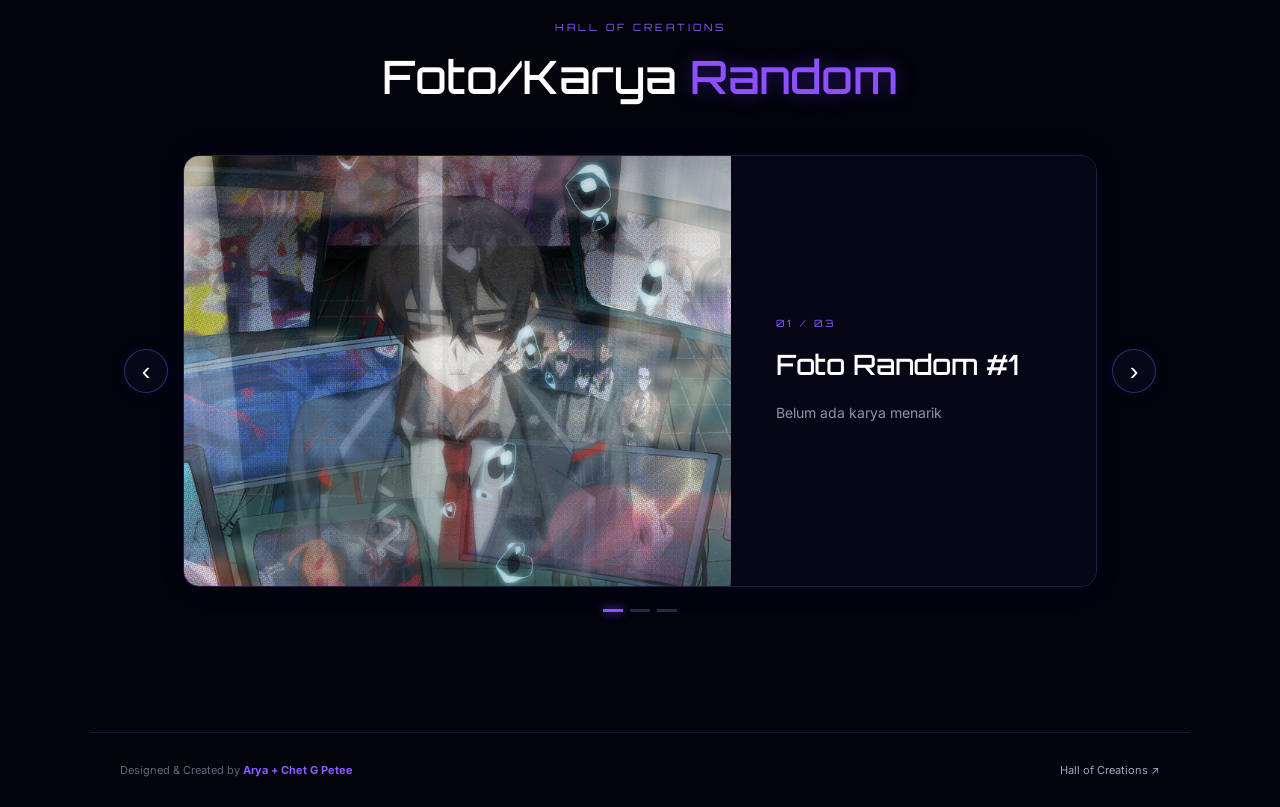
==== commit 1fe587d2: "update typo" ====
--- a/index.html
+++ b/index.html
@@ -158,7 +158,7 @@
               </time>
 
               <h3>
-                TK Al Azhar 1
+                TK Al Azhar 5
               </h3>
 
 
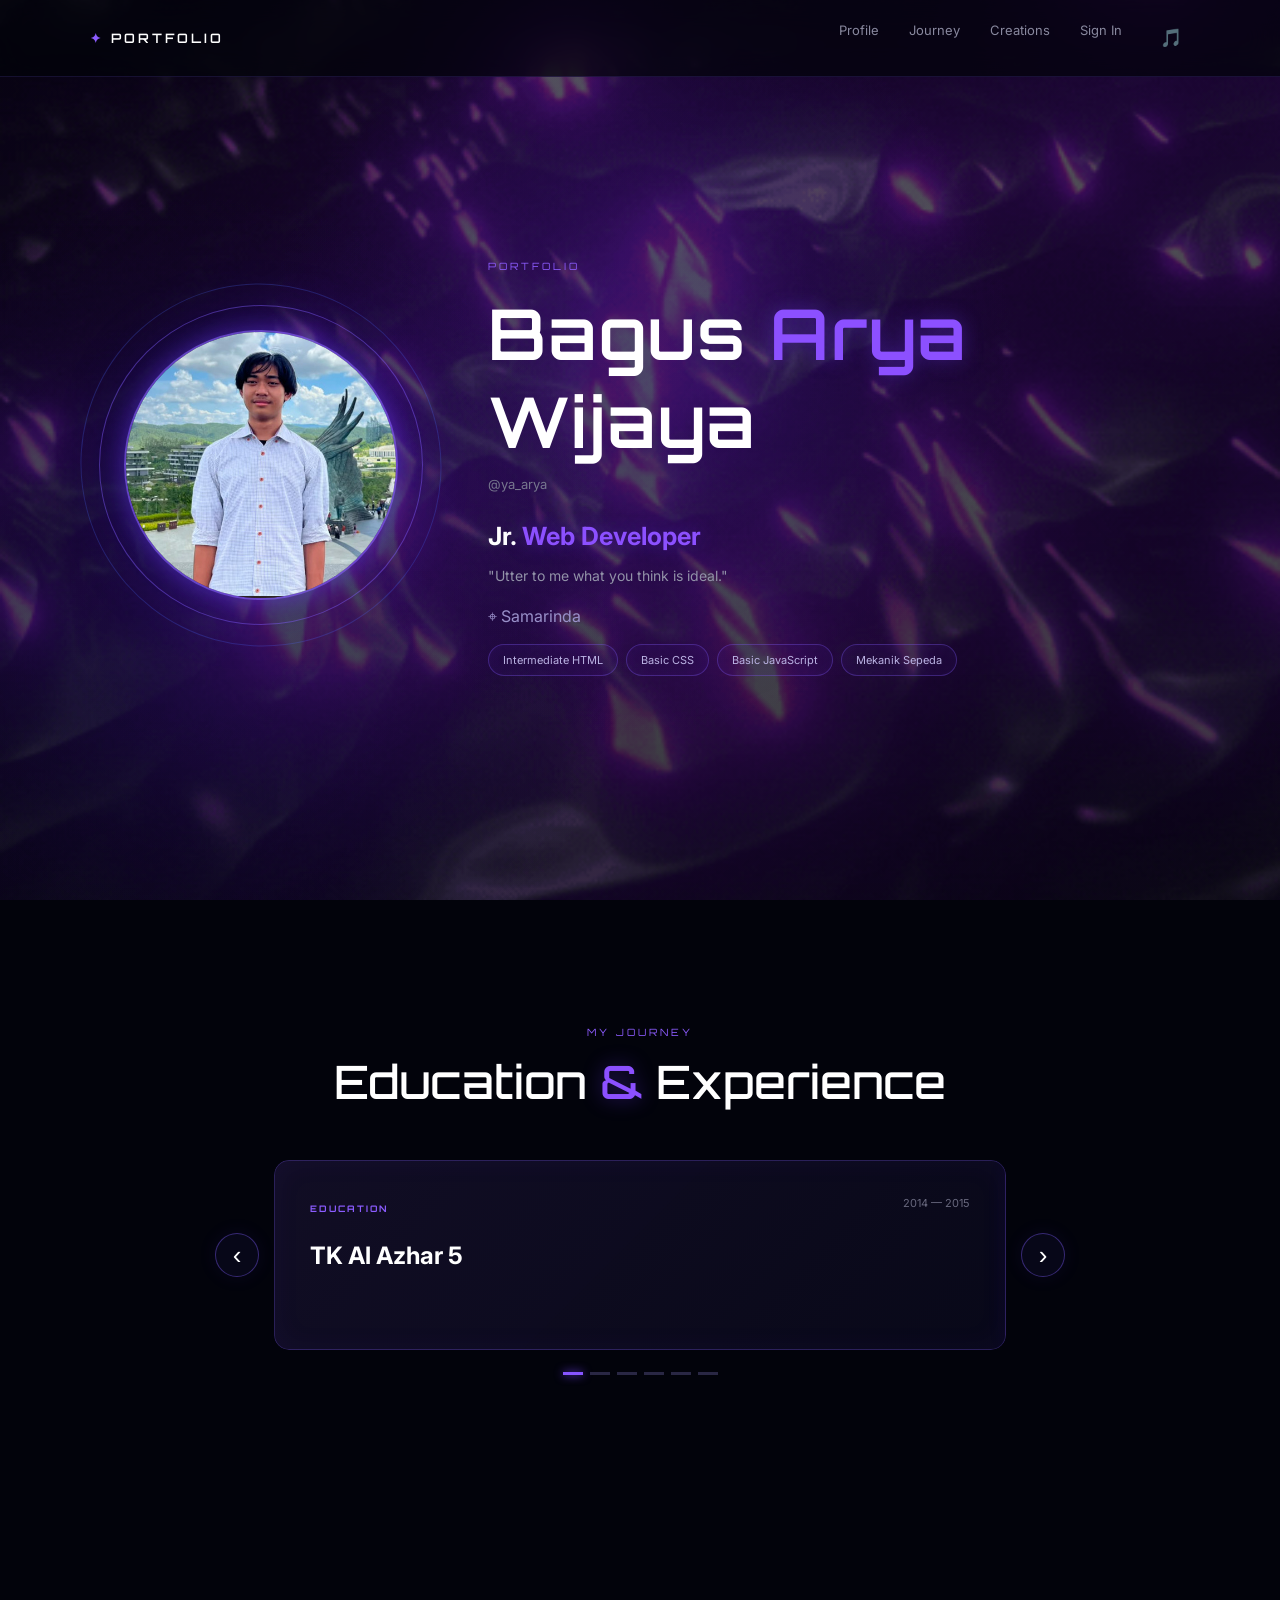
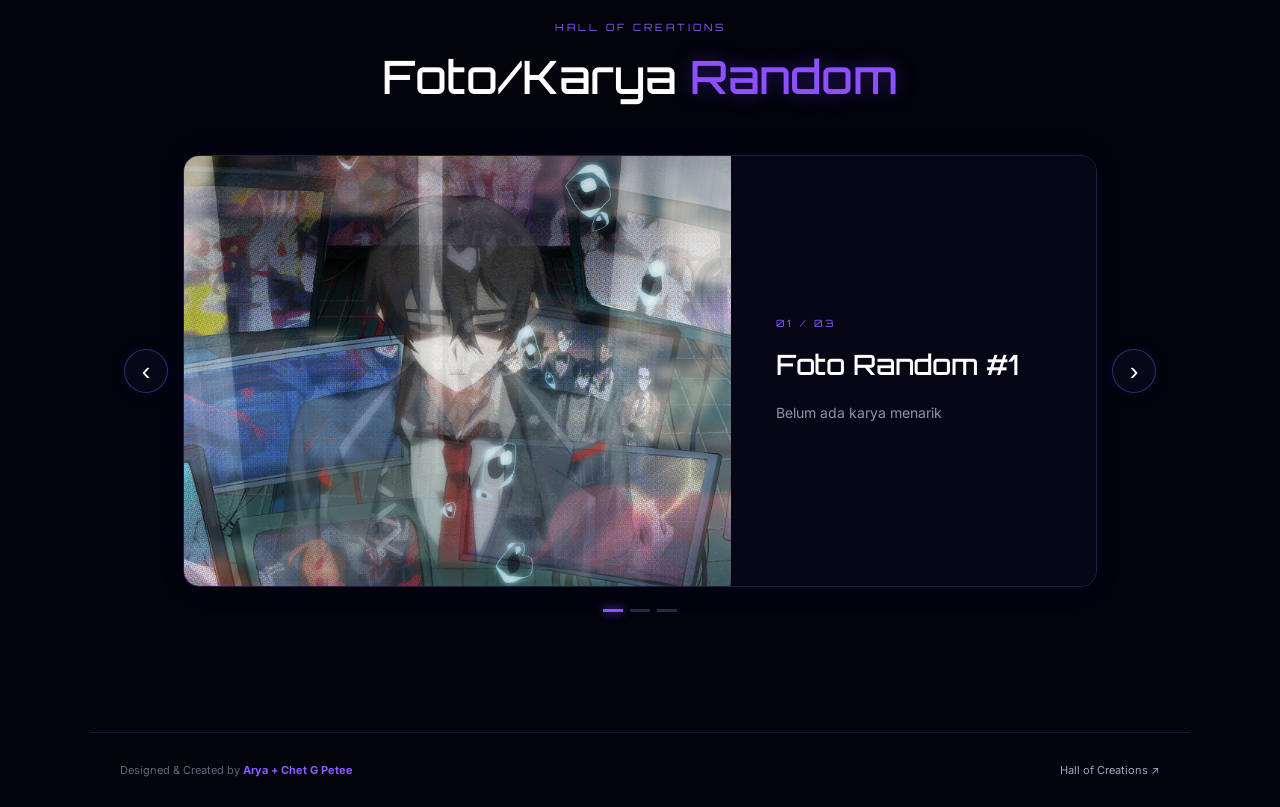
==== commit c25228c9: "ini pindah" ====
--- a/index.html
+++ b/index.html
@@ -34,6 +34,7 @@
       <a href="#profile">Profile</a>
       <a href="#journey">Journey</a>
       <a href="#creations">Creations</a>
+      <a href="iniform.html">Sign In</a>
 
       <button id="musicBtn">🎵</button>
     </nav>
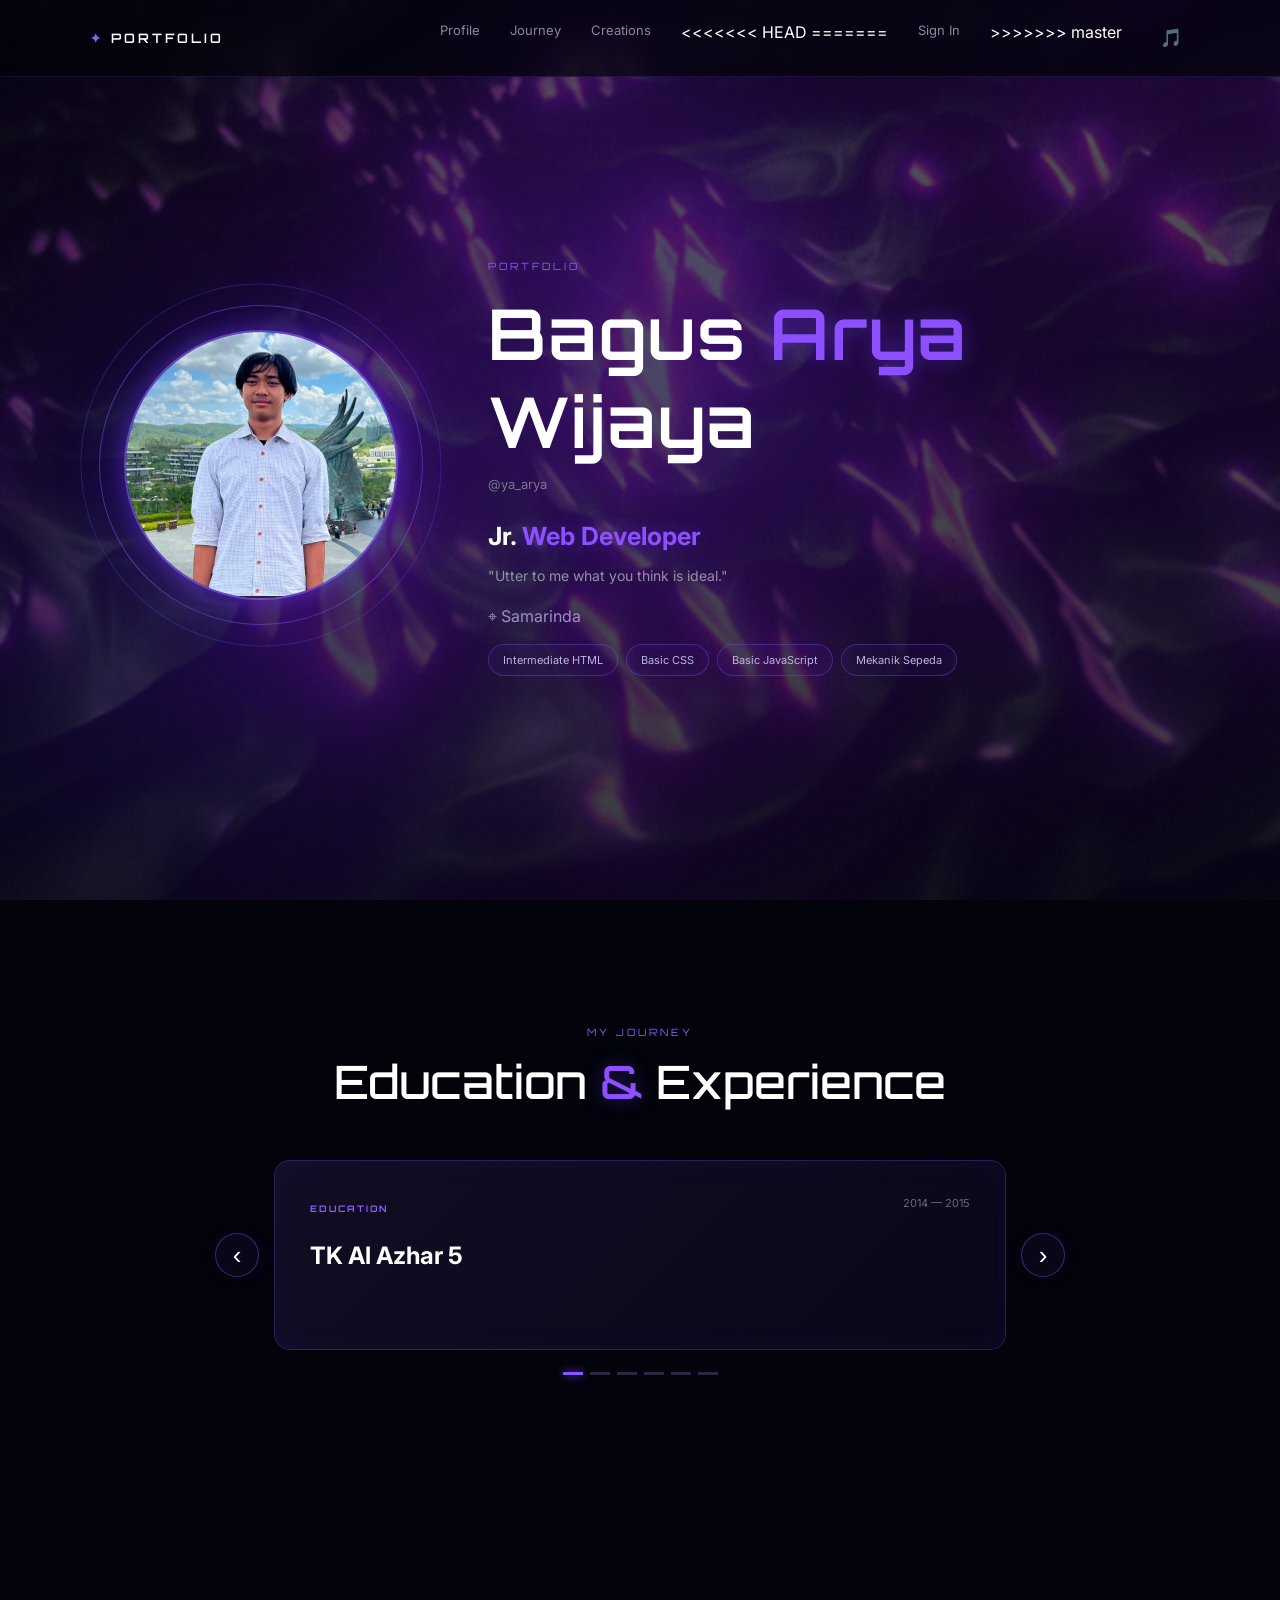
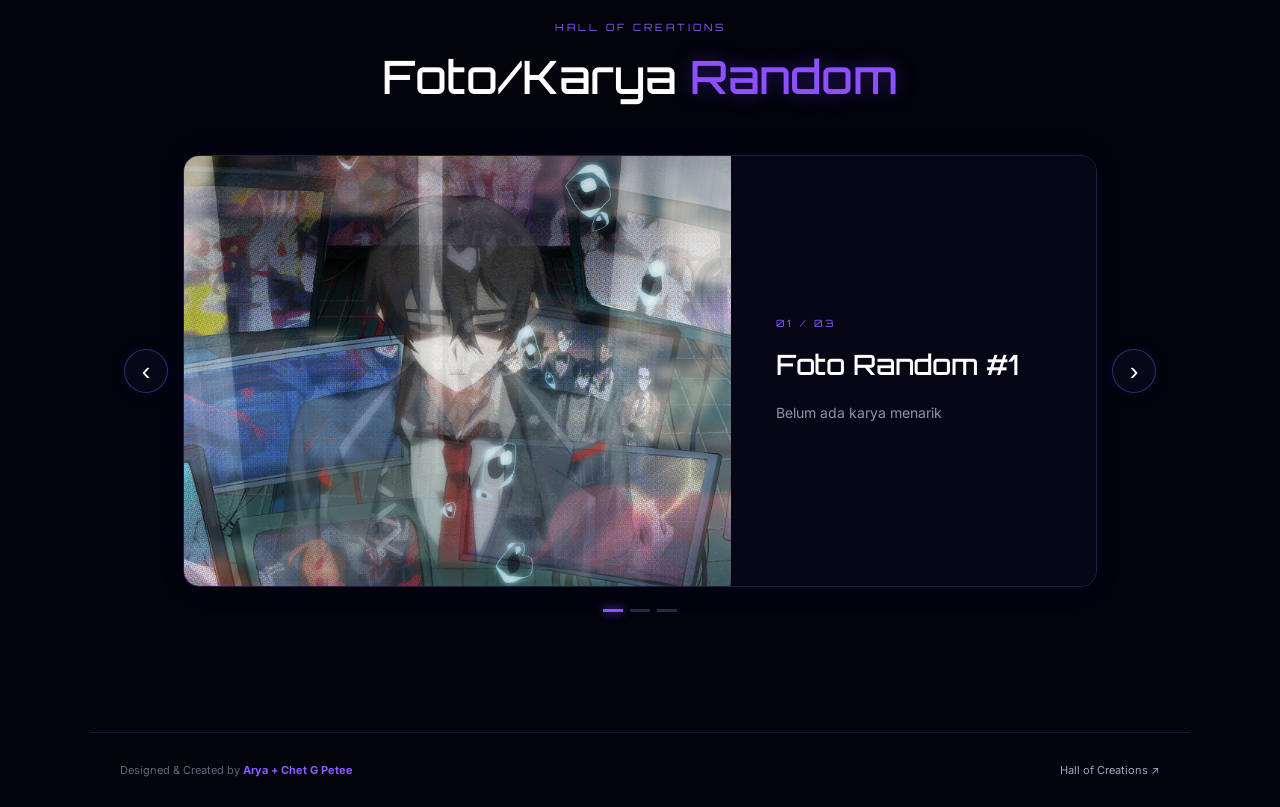
==== commit e36510ce: "test conflict" ====
--- a/index.html
+++ b/index.html
@@ -34,7 +34,10 @@
       <a href="#profile">Profile</a>
       <a href="#journey">Journey</a>
       <a href="#creations">Creations</a>
+<<<<<<< HEAD
+=======
       <a href="iniform.html">Sign In</a>
+>>>>>>> master
 
       <button id="musicBtn">🎵</button>
     </nav>
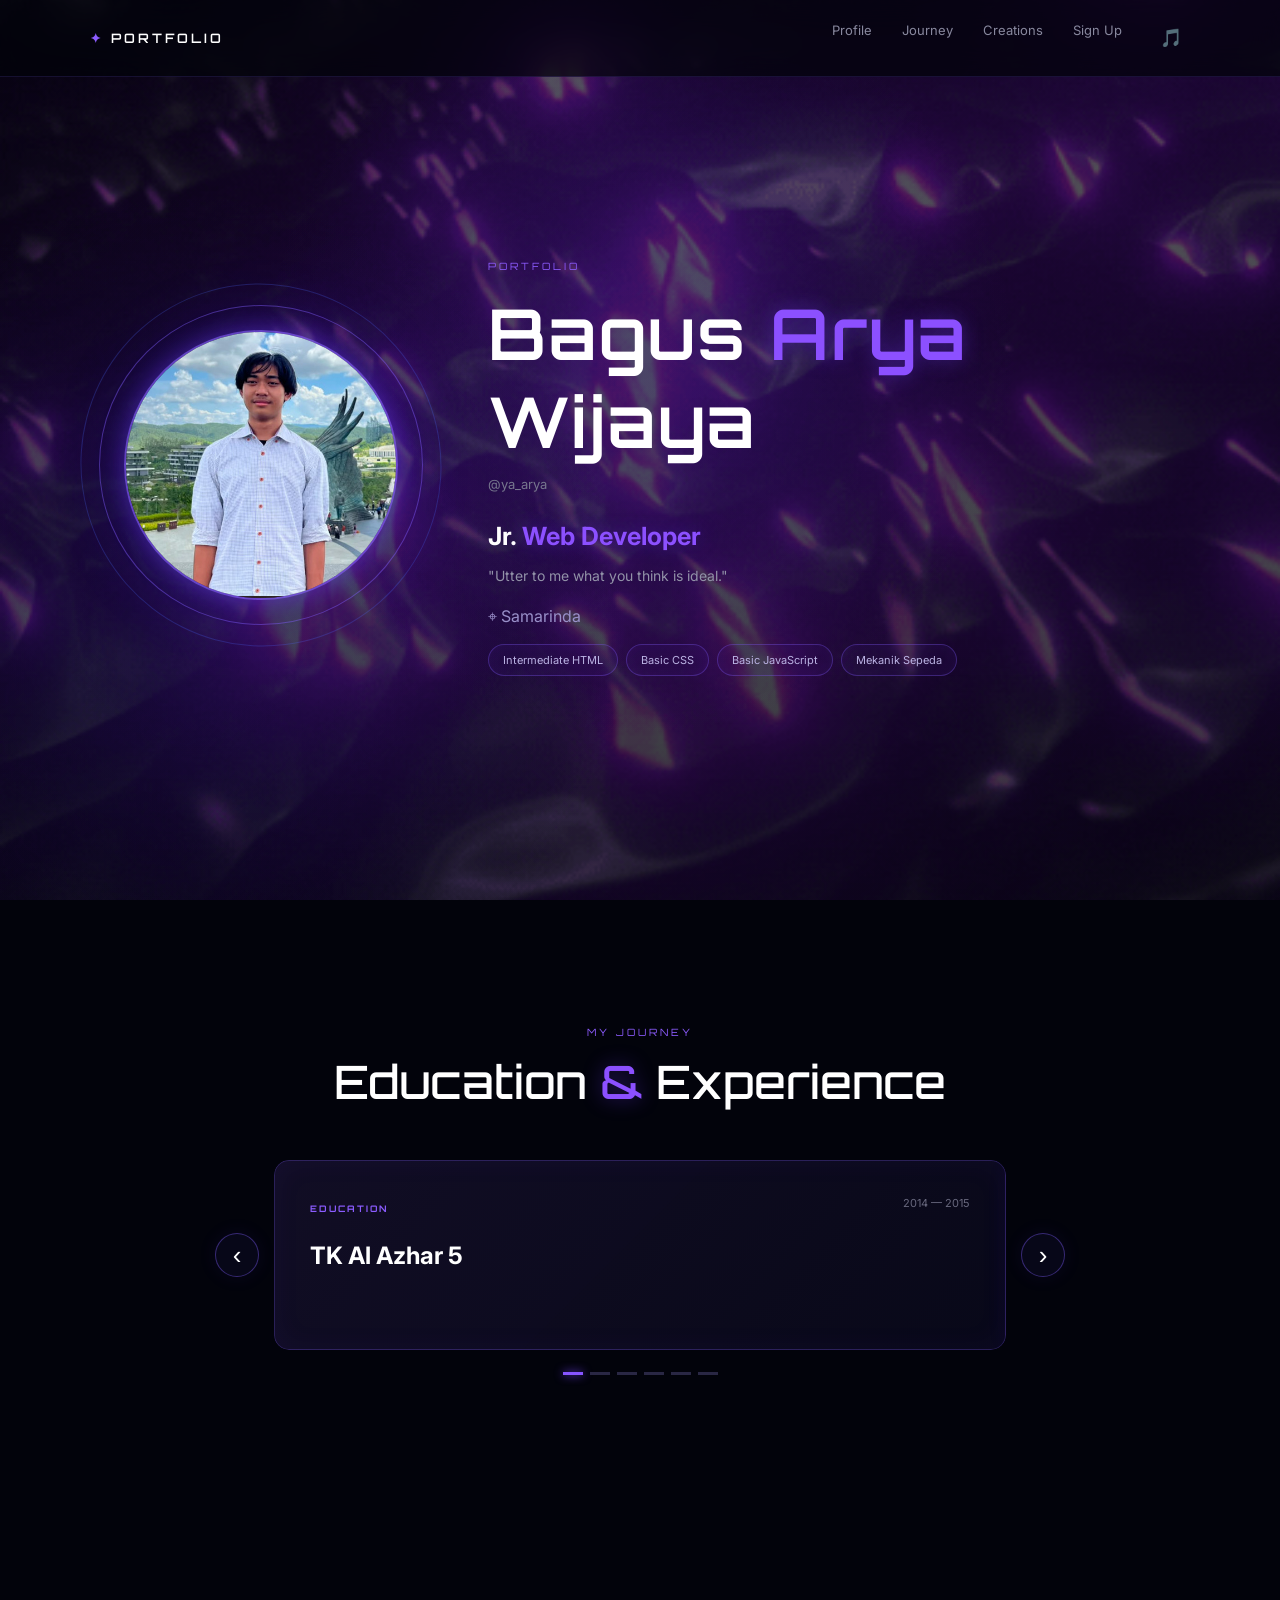
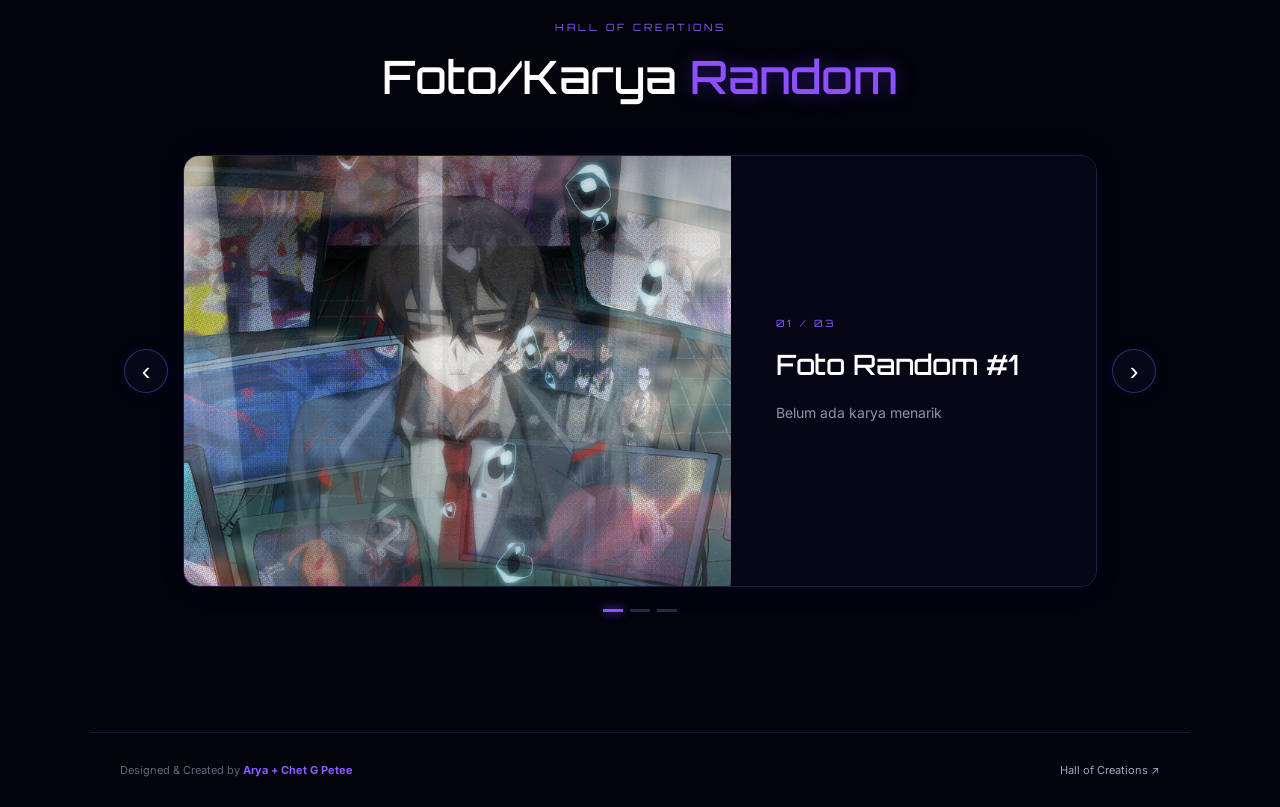
==== commit 5a94690c: "test conflict 2" ====
--- a/index.html
+++ b/index.html
@@ -34,10 +34,8 @@
       <a href="#profile">Profile</a>
       <a href="#journey">Journey</a>
       <a href="#creations">Creations</a>
-<<<<<<< HEAD
-=======
-      <a href="iniform.html">Sign In</a>
->>>>>>> master
+      <a href="iniform.html">Sign Up</a>
+
 
       <button id="musicBtn">🎵</button>
     </nav>
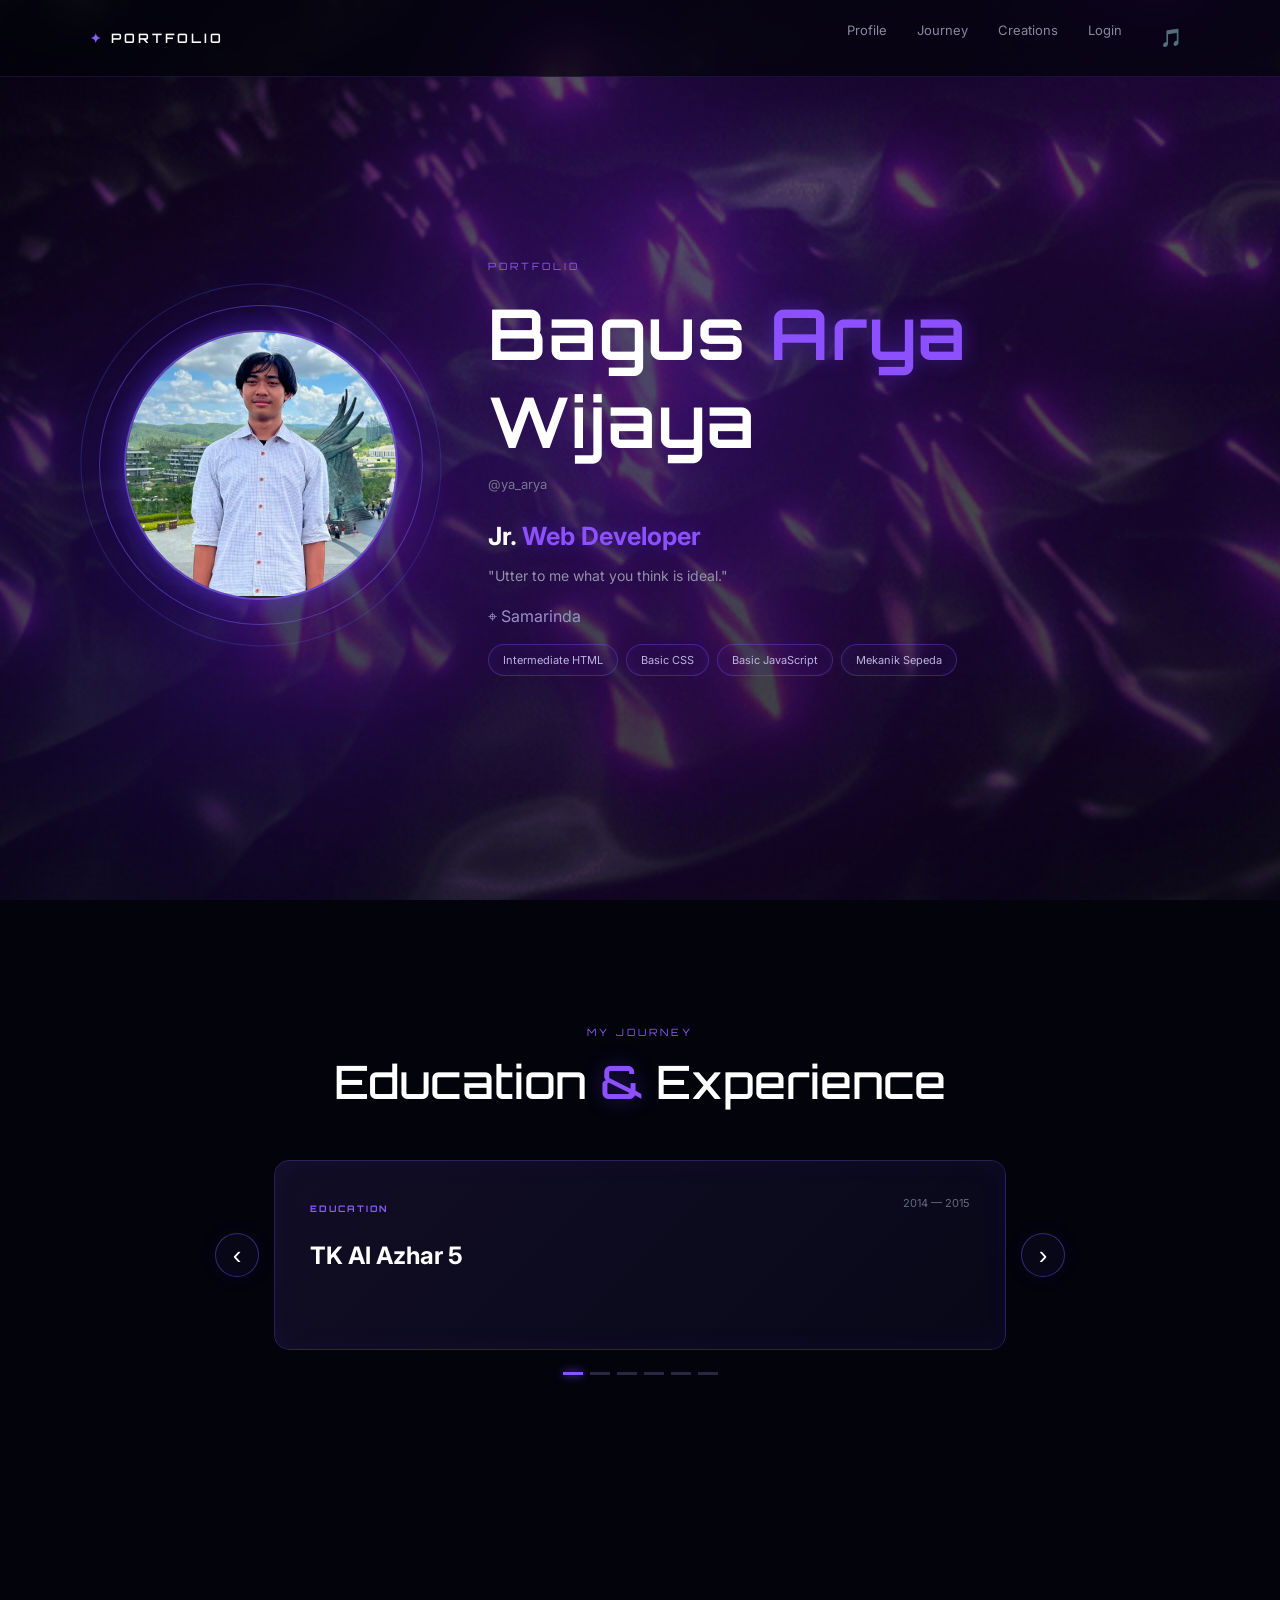
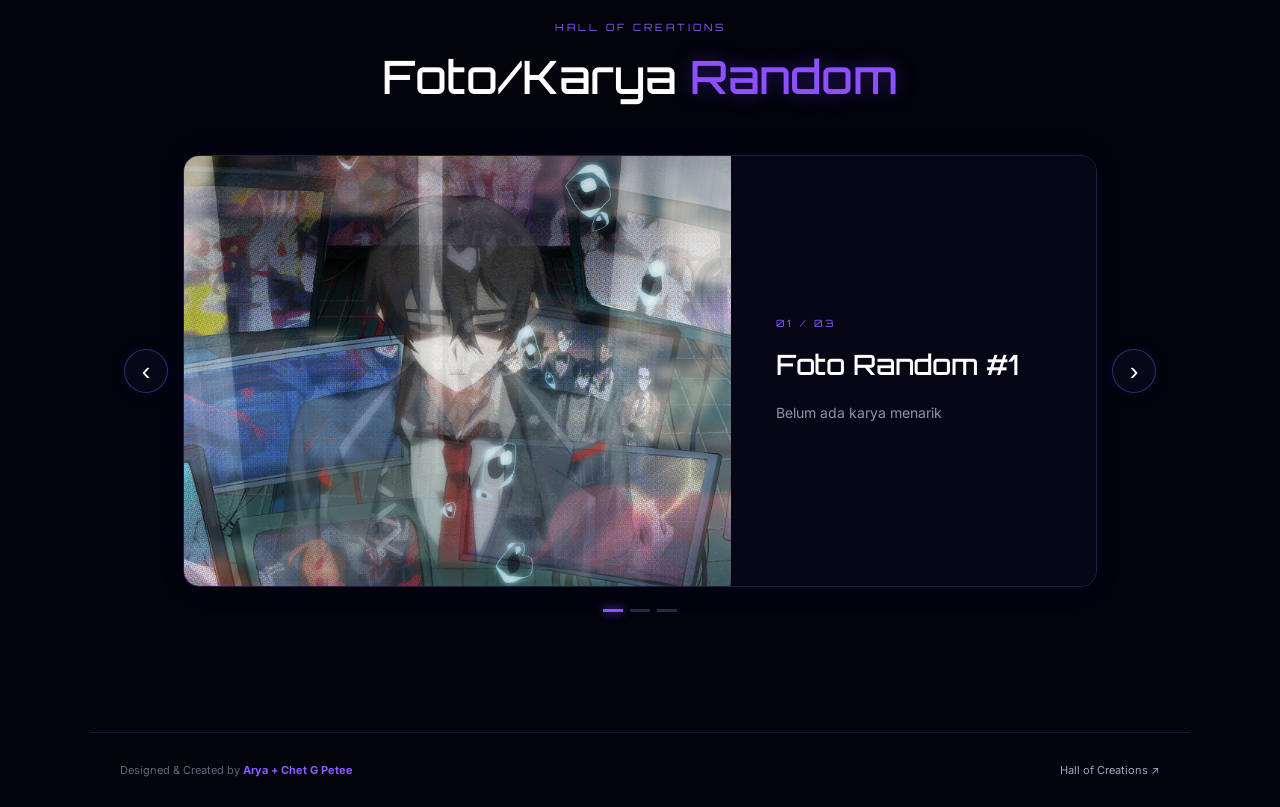
==== commit 14500cb3: "kok aneh" ====
--- a/index.html
+++ b/index.html
@@ -34,7 +34,7 @@
       <a href="#profile">Profile</a>
       <a href="#journey">Journey</a>
       <a href="#creations">Creations</a>
-      <a href="iniform.html">Sign Up</a>
+      <a href="login.php">Login</a>
 
 
       <button id="musicBtn">🎵</button>
